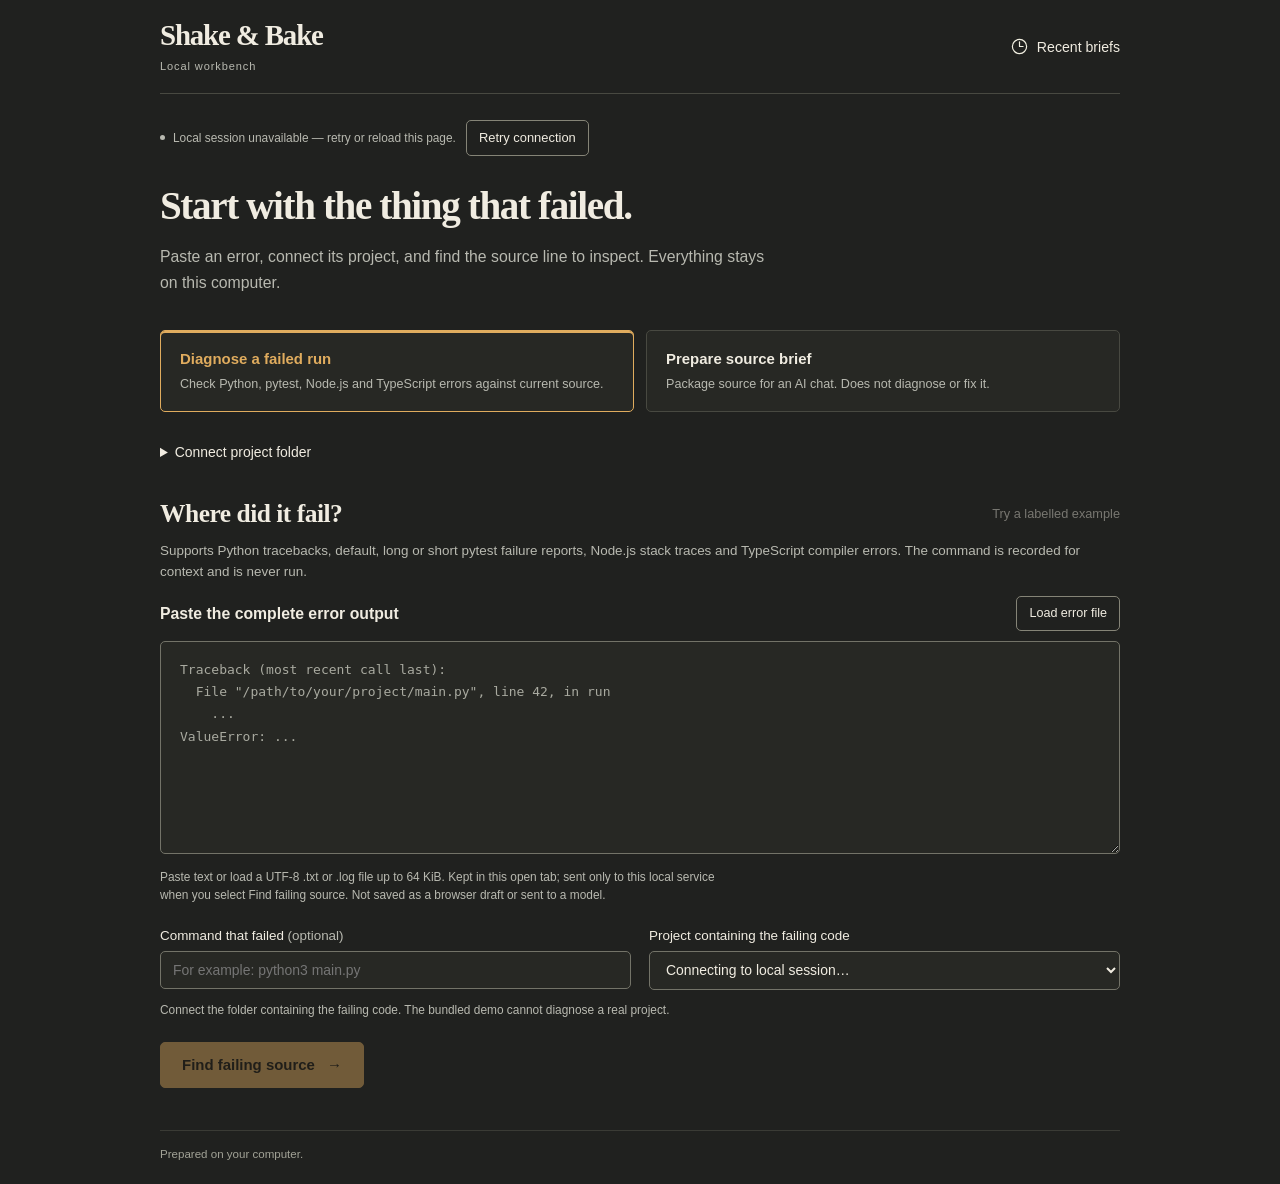
==== src/shake_bake/web/index.html @ 6cdbfbb8 "Locate source in ordinary pytest failure reports" ====
<!doctype html>
<html lang="en">
<head>
  <meta charset="utf-8">
  <meta name="viewport" content="width=device-width, initial-scale=1">
  <title>Shake &amp; Bake — Local workbench</title>
  <link rel="icon" href="icons/folder.svg" type="image/svg+xml">
  <link rel="stylesheet" href="styles.css">
  <script src="app.js" defer></script>
  <script src="troubleshoot.js" defer></script>
</head>
<body>
  <noscript><p class="notice">JavaScript is needed to use the local workbench. Start Shake &amp; Bake with <code>./scripts/run-workbench</code> from its project folder, then open the local address it prints in a browser with JavaScript enabled.</p></noscript>
  <main id="file-launch" class="file-launch" aria-labelledby="file-launch-title" hidden>
    <header class="brand"><span>Shake &amp; Bake</span><small>Local workbench</small></header>
    <p class="eyebrow launch-kicker">A workspace on your computer</p>
    <h1 id="file-launch-title">Open the app.<br>Keep your source close.</h1>
    <p class="launch-intro">This is the page file. The running workbench connects your task to local evidence, with source excerpts you can review.</p>
    <a class="primary" href="http://127.0.0.1:8421/">Open local workbench <span aria-hidden="true">↗</span></a>
    <p class="small muted">Uses the default local address. If you chose another port, open the address printed by the launcher.</p>
    <section class="launch-help" aria-labelledby="launch-help-title">
      <h2 id="launch-help-title">Not running yet?</h2>
      <p>Open a terminal in the Shake &amp; Bake project folder and run:</p>
      <pre aria-label="Command to start the local workbench"><code>./scripts/run-workbench</code></pre>
      <p class="small muted">The launcher opens the app in your browser. Start with the synthetic demo; no model installation is needed.</p>
    </section>
    <p class="launch-footer small muted">No source is read and no task is started from this file page.</p>
  </main>
  <a class="skip" id="skip-workspace" href="#workspace">Skip to workspace</a>
  <div class="shell" id="workbench-shell">
    <header class="workbench-header">
      <button type="button" class="brand" id="workspace-nav" aria-label="Shake &amp; Bake workspace">Shake &amp; Bake<span class="brand-tag">Local workbench</span></button>
      <button type="button" class="text-button" id="history-nav" aria-controls="recent-section" aria-expanded="false"><img src="icons/clock.svg" alt="">Recent briefs</button>
    </header>
    <section id="recent-section" aria-labelledby="recent-heading" hidden>
      <h2 id="recent-heading">Recent briefs</h2>
      <div id="recent-list" class="recent-list"><p class="muted small">Completed briefs stay here during this session.</p></div>
    </section>
    <main id="workspace" tabindex="-1">
      <div class="connection-controls"><span class="small muted" id="connection-status">Connecting to local session…</span><button type="button" id="retry-connection" class="secondary compact" hidden>Retry connection</button></div>
      <h1>Start with the thing that failed.</h1>
      <p class="workflow-intro muted">Paste an error, connect its project, and find the source line to inspect. Everything stays on this computer.</p>
      <div class="workflow-choices" role="group" aria-label="Choose a job">
        <button type="button" id="choose-failed-run" class="workflow-choice selected" aria-pressed="true" aria-controls="failed-run-workflow"><strong>Diagnose a failed run</strong><span>Check Python, pytest, Node.js and TypeScript errors against current source.</span></button>
        <button type="button" id="choose-source-brief" class="workflow-choice" aria-pressed="false" aria-controls="source-brief-workflow"><strong>Prepare source brief</strong><span>Package source for an AI chat. Does not diagnose or fix it.</span></button>
      </div>
        <details id="connect-project" class="connect-project">
          <summary>Connect project folder</summary>
          <p class="small muted">Choose the absolute folder path on the computer running this app. Connecting authorizes read-only inspection of that folder for this local session. It does not run project commands or change project files.</p>
          <form id="connect-project-form" class="connect-project-form">
            <div><label for="project-label">Project name <span class="muted">(optional)</span></label><input id="project-label" name="label" type="text" maxlength="80" placeholder="My project" autocomplete="off"></div>
            <div><label for="project-path">Absolute folder path</label><input id="project-path" name="path" type="text" required maxlength="4096" spellcheck="false" placeholder="/home/you/projects/my-project" autocomplete="off"></div>
            <button type="submit" id="connect-project-button" class="secondary compact" disabled>Connect folder</button>
          </form>
          <p id="project-connect-status" class="small muted" role="status" aria-live="polite"></p>
        </details>

      <section id="failed-run-workflow" aria-labelledby="failed-run-heading">
        <div class="workflow-heading"><h2 id="failed-run-heading">Where did it fail?</h2><button type="button" id="try-failure-example" class="text-button">Try a labelled example</button></div>
        <p class="small muted">Supports Python tracebacks, default, long or short pytest failure reports, Node.js stack traces and TypeScript compiler errors. The command is recorded for context and is never run.</p>
        <form id="failure-form" autocomplete="off">
          <div class="error-input-heading"><label for="failure-output" class="request-label">Paste the complete error output</label><button type="button" id="load-failure-file" class="secondary compact">Load error file</button></div>
          <input id="failure-file" type="file" accept=".txt,.log,text/plain" aria-label="Load a UTF-8 error file" hidden>
          <p id="failure-file-status" class="small muted" role="status" aria-live="polite"></p>
          <textarea id="failure-output" name="error_output" rows="8" required spellcheck="false" aria-describedby="failure-privacy" placeholder="Traceback (most recent call last):&#10;  File &quot;/path/to/your/project/main.py&quot;, line 42, in run&#10;    ...&#10;ValueError: ..."></textarea>
          <p id="failure-privacy" class="small muted">Paste text or load a UTF-8 .txt or .log file up to 64 KiB. Kept in this open tab; sent only to this local service when you select Find failing source. Not saved as a browser draft or sent to a model.</p>
          <div class="failure-context">
            <div><label for="failure-command">Command that failed <span class="muted">(optional)</span></label><input id="failure-command" name="command" type="text" spellcheck="false" placeholder="For example: python3 main.py"></div>
            <div><label for="failure-project">Project containing the failing code</label><select id="failure-project" name="project_id" required aria-describedby="failure-project-help"><option value="">Connecting to local session…</option></select></div>
          </div>
          <p id="failure-project-help" class="small muted">Choose a connected project, or use Connect project folder above. Source is read only after you ask for a diagnosis.</p>
          <p id="failure-example-notice" class="notice" hidden>Labelled synthetic example. This traceback is invented for the bundled demo; it is not a failure observed on your computer.</p>
          <div class="action-row"><button type="submit" id="diagnose-run" class="primary" disabled>Find failing source <span aria-hidden="true">→</span></button><span id="failure-progress" class="small muted" role="status" aria-live="polite"></span></div>
        </form>
        <p id="failure-notice" class="notice error" role="status" aria-live="polite" hidden></p>
        <section id="failure-result" class="failure-result" aria-labelledby="failure-result-title" hidden>
          <p id="failure-result-status" class="eyebrow"></p>
          <p id="failure-stale" class="notice" role="status" hidden>Inputs changed. This result belongs to the captured project and error below. Find failing source again before copying or exporting.</p>
          <h2 id="failure-result-title" tabindex="-1"></h2>
          <p id="failure-captured-project" class="small muted"></p>
          <p id="failure-format" class="small muted"></p>
          <p id="failure-exception" class="failure-exception"></p>
          <p id="failure-result-context" class="small muted"></p>
          <p id="failure-credential-warning" class="notice credential-warning" role="alert" hidden></p>
          <div class="failure-handoff"><button type="button" id="copy-failure-brief" class="primary" disabled>Copy debugging brief</button><p class="small muted">Take the original error and captured source into your existing AI chat to investigate the cause and a verifiable fix.</p></div>
          <p id="failure-copy-status" class="small" role="status" aria-live="polite"></p>
          <details id="failure-copy-review" class="handoff-copy" hidden><summary>Review debugging brief or copy manually</summary><label for="failure-copy-text" class="sr-only">Captured debugging brief</label><textarea id="failure-copy-text" rows="12" readonly spellcheck="false"></textarea><p class="small muted">This includes the original error, recorded command, project folder and captured source. Review before sharing. Clipboard and chat clients can change line endings; the JSON report preserves exact contents.</p></details>
          <div id="failure-source"></div>
          <section class="failure-next" aria-labelledby="failure-next-heading"><h3 id="failure-next-heading">What to check next</h3><div id="failure-guidance"></div></section>
          <details id="failure-frames" class="technical"><summary>Error locations &amp; matching details</summary><ol id="failure-frame-list"></ol></details>
          <details class="technical"><summary>Original error &amp; report</summary><p class="small muted">The output below is the exact captured text you pasted or loaded. A source match points to a place to inspect; it does not establish a cause or prove a fix.</p><pre id="failure-original"></pre><p id="failure-captured-command" class="small muted"></p><div class="export-actions"><button type="button" id="download-failure-text" class="secondary compact">Save report as .txt</button><button type="button" id="download-failure-json" class="text-button">Download JSON report</button></div></details>
          <div id="failure-limits" class="failure-limits small muted"></div>
        </section>
      </section>
      <div id="source-brief-workflow" hidden>
      <h2 class="source-workflow-title">Prepare a brief for Claude or ChatGPT.</h2>
      <p class="workflow-intro muted">Describe what you need. Shake &amp; Bake gathers relevant parts of your project into a brief you can paste into your AI chat.</p>
      <form id="task-form">
        <label for="request" class="request-label">What do you need help with?</label>
        <textarea id="request" name="request" rows="4" required maxlength="16384" spellcheck="false" placeholder="For example: Find where this project handles failed sign-ins and explain what happens."></textarea>
        <div class="composer-context">
          <div class="project-context"><label class="project-label" for="project">Project</label><select id="project" name="project" aria-describedby="project-help" required></select></div>
          <p id="draft-status" class="small muted" role="status" aria-live="polite">Draft saving starts after the local session connects.</p>
        </div>
        <p id="project-help" class="small muted sr-only" role="status">Only projects approved in the owner's launch configuration are available.</p>
        <details id="task-options" class="task-options">
          <summary>Options <span id="mode-summary" class="muted" hidden></span></summary>
          <div class="options-content">
            <fieldset class="task-types"><legend>Task type</legend>
              <label><input type="radio" name="task-kind" value="code" checked><span>Code</span></label>
              <label><input type="radio" name="task-kind" value="troubleshoot"><span>Troubleshoot</span></label>
              <label><input type="radio" name="task-kind" value="documents"><span>Documents</span></label>
              <label><input type="radio" name="task-kind" value="search"><span>Search</span></label>
            </fieldset>
            <fieldset class="draft-privacy"><legend>Task draft</legend>
              <label class="check-label"><input id="save-draft" type="checkbox" checked aria-describedby="draft-privacy-help">Save this task draft in this browser</label>
              <p id="draft-privacy-help" class="small muted">Turning this off removes the saved draft and keeps your current text here. Clear draft empties this task; prepared briefs stay available.</p>
              <button type="button" id="clear-draft" class="secondary compact">Clear draft</button>
            </fieldset>
            <div class="model-strip">
              <label class="switch-label"><input type="checkbox" id="local-ai" disabled><span>Local AI <small class="muted">optional</small></span></label>
              <button type="button" class="text-button details-button" id="model-details-toggle" aria-expanded="false" aria-controls="model-details">Model details<img src="icons/chevron-down.svg" alt=""></button>
            </div>
          <section id="model-details" class="details-surface" hidden aria-label="Model details">
          <div class="details-heading"><div><h2>Choose how local AI helps</h2><p id="model-help" class="muted small">Exact evidence remains available with Local AI off.</p></div><button type="button" id="refresh-models" class="secondary compact">Refresh installed models</button></div>
          <label for="ai-mode">Preparation mode</label>
          <select id="ai-mode"><option value="best">Best tested for this task</option><option value="trial">Try a candidate — unqualified</option></select>
          <div id="candidate-controls" hidden>
            <label for="model">Installed local model</label><select id="model"><option value="">Refresh models, then choose a candidate</option></select>
            <p class="small muted" id="model-identity">No installed model selected.</p>
            <label class="check-label"><input id="trial-ack" type="checkbox">I understand candidate notes are unverified. My trusted local Ollama must have cloud features disabled.</label>
          </div>
          <p class="small muted">Best tested uses only reviewed, comparable profiles for this pipeline. No qualifying profile keeps the brief evidence-only. No automatic downloads or provider fallback.</p>
          <details class="technical"><summary>Installation &amp; profile identity</summary><p class="small muted">Pipeline and saved model identity are qualification inputs, not hardware or accuracy certificates.</p><pre id="profile-identity"></pre></details>
          <details id="readiness-details" class="technical readiness"><summary>This computer &amp; selected model</summary>
            <p class="small muted">Read local capability data and, with Local AI on, the selected model's reported metadata. These checks send no project source and run no generation.</p>
            <div class="readiness-actions"><button type="button" id="check-computer" class="secondary compact">Check this computer</button><button type="button" id="check-model" class="secondary compact">Check selected model</button></div>
            <p id="readiness-status" class="small muted" role="status" aria-live="polite">No readiness check has run. Model fit and accuracy are unmeasured.</p>
            <div class="readiness-grid"><section aria-labelledby="computer-heading"><h3 id="computer-heading">Observed here</h3><dl id="computer-facts" class="fact-list"><dt>Computer</dt><dd>Not checked</dd></dl></section><section aria-labelledby="model-heading"><h3 id="model-heading">Ollama-reported</h3><dl id="model-facts" class="fact-list"><dt>Model</dt><dd>No check for this selection</dd></dl></section></div>
            <p class="small muted">Availability is separate from accuracy. No model is recommended until reviewed task trials meet the native-host baseline. Coarse capability data does not qualify a different PC or attest model weight bytes.</p>
          </details>
          <details class="technical"><summary>Published statistics &amp; local results</summary><div id="catalog"></div></details>
        </section>
            <p id="local-ai-retention" class="small muted"></p>
          </div>
        </details>
        <div class="action-row"><button type="submit" class="primary" id="prepare" disabled>Prepare brief <span aria-hidden="true">→</span></button><button type="button" class="secondary stop" id="stop" disabled hidden>Stop</button><span id="progress" class="small muted" aria-live="polite"></span></div>
        <div id="notice" class="notice" role="status" aria-live="polite" hidden></div>
      </form>
      <p id="result-status" class="sr-only" role="status" aria-live="polite" aria-atomic="true"></p>
      <section id="brief-result" class="brief-result" aria-label="Prepared brief" hidden>
        <header class="brief-bar" id="brief-bar" aria-label="Pinned brief">
          <div class="brief-identity"><h2 id="brief-title" tabindex="-1">Your brief is ready</h2><p class="small muted" id="brief-subtitle"></p></div>
        </header>
        <p id="handoff-summary" class="captured-request small muted"></p>
        <p id="credential-warning" class="notice credential-warning" role="alert" hidden></p>
        <div class="handoff-actions">
          <button type="button" class="primary" id="copy" disabled><img src="icons/copy.svg" alt="">Copy brief</button>
          <p>Paste into <a id="open-claude" href="https://claude.ai/" target="_blank" rel="noopener noreferrer" aria-label="Open Claude in a new tab" aria-describedby="handoff-privacy">Claude</a> or <a id="open-chatgpt" href="https://chatgpt.com/" target="_blank" rel="noopener noreferrer" aria-label="Open ChatGPT in a new tab" aria-describedby="handoff-privacy">ChatGPT</a>, then send.</p>
        </div>
        <div class="brief-style"><label for="brief-style">Brief layout</label><select id="brief-style" aria-describedby="brief-style-help"><option value="orientation" selected>Starting points (default)</option><option value="evidence">Full evidence, cited answer</option></select><p id="brief-style-help" class="small muted">In two pre-registered runs with Claude, starting points led to more of the files real fixes changed. Full evidence shows every excerpt and asks for a cited answer.</p></div>
        <p id="handoff-privacy" class="small muted">Only share source you intend to send. Nothing is sent automatically. Session history is temporary; use Review &amp; export to save a copy.</p>
        <p id="handoff-size" class="small muted"></p>
        <p id="copy-status" class="small" role="status" aria-live="polite" aria-atomic="true" hidden></p>
        <p id="worker-status" class="notice" hidden></p>
        <section id="gaps-section" class="supplement gaps" hidden><h2>Gaps &amp; collection limits</h2><ul id="gaps"></ul><p id="collection-warning" class="small muted"></p></section>
        <section id="prompt-section" class="supplement prompt" aria-labelledby="prompt-heading" hidden><h2 id="prompt-heading">Prompt drafted by local AI <span class="muted">· unverified</span></h2><p class="muted small" id="prompt-caption"></p><p id="prompt-goal" class="prompt-goal"></p><h3 id="prompt-focus-heading">Read first</h3><ul id="prompt-focus"></ul><h3>Please answer</h3><ol id="prompt-asks"></ol><h3 id="prompt-approach-heading">Suggested approach</h3><ol id="prompt-approach"></ol></section>
        <section id="notes-section" class="supplement" hidden><h2>Local model notes <span class="muted">· unverified</span></h2><p class="muted small">These notes are separate from exact source. Citations are checked; correctness still needs review.</p><ul id="notes"></ul><h3>Uncertainties</h3><ul id="uncertainties"></ul></section>
        <details id="handoff-copy" class="handoff-copy" hidden>
          <summary>Review &amp; export</summary>
          <p id="copy-help" class="small muted">This is the exact text copied into your chat. You can also save it as a file or select the text to copy manually.</p>
          <div class="export-actions"><button type="button" id="select-handoff" class="secondary compact">Select all text</button><button type="button" class="secondary compact" id="download-text" disabled>Save brief as .txt</button><button type="button" class="text-button" id="download" disabled>Download JSON record</button></div>
          <textarea id="handoff-text" aria-label="Exact handoff text" aria-describedby="copy-help" readonly spellcheck="false" rows="10"></textarea>
          <div id="brief-details" class="original" hidden><h3>Captured request &amp; job identity</h3><p id="job-identity" class="small muted"></p><pre id="original-request"></pre><p class="small muted" id="route-reason"></p></div>
          <section id="receipt-section" class="technical" hidden><h3>Usage receipt &amp; limitations</h3><pre id="receipt"></pre><ul id="limitations"></ul></section>
        </details>
        <details id="evidence-section" class="evidence-section">
          <summary>View source excerpts <span id="evidence-count" class="small muted"></span></summary>
          <p class="small muted">Unmodified excerpts from the selected source files.</p><p id="scan-limits" class="small muted"></p>
          <div id="evidence" class="evidence-grid"></div>
        </details>
      </section>
      </div>
      <footer class="workspace-footer"><span>Prepared on your computer.</span><span id="version" class="sr-only"></span></footer>
    </main>
  </div>
</body>
</html>
---- src/shake_bake/web/styles.css ----
:root{color-scheme:dark;--bg:#20211f;--surface:#272824;--rail:#1b1c1a;--line:#484941;--text:#f0ece1;--muted:#b8b9b0;--amber:#e0ac5e;--amber-ink:#211b12;--danger:#edb09b;--focus:#f5cc8e;font-family:Arial,Helvetica,sans-serif;font-size:17px}
*{box-sizing:border-box}body{margin:0;background:var(--bg);color:var(--text)}button,input,textarea,select{font:inherit}button,summary{cursor:pointer}button{color:inherit;transition:background .12s,border-color .12s}button:disabled{cursor:default;opacity:.42}button:focus-visible,input:focus-visible,select:focus-visible,textarea:focus-visible,summary:focus-visible,a:focus-visible{outline:2px solid var(--focus);outline-offset:4px}a{color:var(--text);text-underline-offset:4px}a:hover{color:var(--amber)}img{width:19px;height:19px;flex-shrink:0;filter:invert(95%) sepia(9%) saturate(313%) hue-rotate(352deg) brightness(103%) contrast(90%)}[hidden]{display:none!important}h1,h2,h3,p{margin-top:0}.muted{color:var(--muted)}.small{font-size:.79rem;line-height:1.55}.eyebrow{text-transform:uppercase;letter-spacing:.16em;font-size:.7rem}.sr-only{position:absolute;width:1px;height:1px;padding:0;margin:-1px;overflow:hidden;clip:rect(0,0,0,0);white-space:nowrap;border:0}.skip{position:fixed;top:10px;left:20px;padding:12px;background:var(--amber);color:var(--amber-ink);z-index:10;transform:translateY(-150%)}.skip:focus{transform:translateY(0)}
.shell{width:min(960px,calc(100% - 80px));margin:0 auto;min-height:100vh}.workbench-header{min-height:94px;display:flex;align-items:center;justify-content:space-between;gap:28px;border-bottom:1px solid var(--line)}.brand{font:700 1.7rem/1.15 Georgia,'Times New Roman',serif;letter-spacing:-.04em;padding:0;border:0;background:none;text-align:left}.brand-tag{display:block;font:400 .65rem/1.4 Arial,Helvetica,sans-serif;letter-spacing:.08em;color:var(--muted);margin-top:7px}.text-button{background:none;border:0;display:inline-flex;align-items:center;gap:8px;padding:10px 0;font-size:.83rem}.text-button:hover{color:var(--amber)}#history-nav{white-space:nowrap}#history-nav[aria-expanded=true]{color:var(--amber)}#recent-section{border-bottom:1px solid var(--line);padding:24px 0}#recent-heading{font-size:1rem;margin-bottom:12px}.recent-list{display:grid;gap:6px;max-height:300px;overflow:auto;min-width:0}.recent-list>p{margin:0}.recent-button{border:1px solid transparent;border-radius:4px;padding:12px 14px;text-align:left;background:none;min-width:0;max-width:100%;width:100%;overflow:hidden}.recent-button:hover{background:#30312c}.recent-button.active{background:var(--surface);border-color:var(--line)}.recent-button strong{display:block;font-size:.85rem;font-weight:400;overflow:hidden;text-overflow:ellipsis;white-space:nowrap}.recent-button time{display:block;color:var(--muted);margin-top:5px;font-size:.72rem}
#workspace{padding:26px 0 24px;min-width:0}main:focus{outline:none}main:focus-visible{outline:2px solid var(--focus);outline-offset:6px}.connection-controls{display:flex;align-items:center;gap:10px;min-height:20px;margin-bottom:27px;flex-wrap:wrap}.connection-controls .small{font-size:.7rem}#connection-status:before{content:"";display:inline-block;width:5px;height:5px;border-radius:50%;background:currentColor;margin:0 8px 2px 0}h1{font:700 clamp(1.9rem,3.5vw,2.3rem)/1.18 Georgia,'Times New Roman',serif;letter-spacing:-.035em;margin:0 0 15px;max-width:none}.workflow-intro{max-width:70ch;font-size:.93rem;line-height:1.65;margin-bottom:34px}.request-label{display:block;font-weight:600;font-size:.93rem;margin-bottom:12px}select,textarea{background:var(--surface);color:var(--text);border:1px solid #737368;border-radius:5px}select{padding:9px 12px;max-width:100%}textarea{width:100%;padding:17px 19px;line-height:1.6;resize:vertical;font-size:.98rem}textarea::placeholder{color:#a9aaa0}#request{display:block;min-height:148px}.composer-context{display:flex;align-items:center;justify-content:space-between;gap:18px;margin:15px 0 19px;flex-wrap:wrap}.project-context{display:flex;align-items:center;gap:12px;min-width:0;flex:1}.project-label{font-size:.8rem;color:var(--muted)}#project{min-width:120px;max-width:300px;font-size:.82rem;padding:8px 30px 8px 10px;text-overflow:ellipsis}#draft-status{margin:0;font-size:.7rem;overflow-wrap:anywhere}.draft-warning{color:var(--amber);flex-basis:100%}#project-help:not(.sr-only){color:var(--amber);overflow-wrap:anywhere;margin:0 0 18px}
.task-options{font-size:.83rem;margin:0 0 24px}.task-options>summary{width:fit-content;color:var(--muted);padding:6px 0}.task-options>summary:hover{color:var(--text)}#mode-summary{font-size:.73rem;margin-left:10px;color:var(--amber)}.options-content{padding:20px 0 0;margin-top:9px;border-top:1px solid var(--line)}.task-types{border:0;padding:0;margin:0 0 19px;display:flex;gap:8px;align-items:center;flex-wrap:wrap}.task-types legend{padding:0;margin-bottom:11px;font-size:.8rem;font-weight:600}.task-types label{position:relative}.task-types input{position:absolute;opacity:0;width:1px;height:1px}.task-types span{display:block;padding:9px 17px;border:1px solid #626359;border-radius:4px;font-size:.8rem;white-space:nowrap}.task-types input:checked+span{background:var(--amber);border-color:var(--amber);color:var(--amber-ink);font-weight:600}.task-types input:focus-visible+span{outline:2px solid var(--focus);outline-offset:4px}.task-types label:hover span{border-color:var(--amber)}.model-strip{display:flex;align-items:center;gap:20px;padding:6px 0 16px}.switch-label{display:flex;align-items:center;gap:12px;font-size:.85rem;font-weight:600;white-space:nowrap}.switch-label small{font-size:.75rem;font-weight:400;margin-left:6px}.switch-label input{appearance:none;width:38px;height:23px;border:1px solid #77776e;background:#5b5c55;border-radius:16px;position:relative;margin:0;cursor:pointer}.switch-label input:before{content:"";position:absolute;left:3px;top:3px;width:15px;height:15px;border-radius:50%;background:#eeede5;transition:transform .15s}.switch-label input:checked{background:var(--amber);border-color:var(--amber)}.switch-label input:checked:before{transform:translateX(15px);background:#262017}.switch-label input:disabled{cursor:default;opacity:.55}.details-button{margin-left:auto}.details-button[aria-expanded=true] img{transform:rotate(180deg)}#local-ai-retention{font-size:.72rem;margin:0 0 8px}
.primary,.secondary{border-radius:5px;padding:13px 21px;display:inline-flex;align-items:center;justify-content:center;gap:12px;border:1px solid #858477;font-size:.88rem;background:transparent;line-height:1.2;text-decoration:none}.primary{background:var(--amber);color:var(--amber-ink);border-color:var(--amber);font-weight:600}.primary:hover:not(:disabled){background:#efbd74;border-color:#efbd74;color:var(--amber-ink)}.secondary:hover:not(:disabled){background:#34352f;border-color:#b1ad9e}.primary img{filter:none;width:17px;height:17px}.compact{font-size:.76rem;padding:9px 12px}.action-row{display:flex;align-items:center;gap:15px;flex-wrap:wrap;margin:0 0 28px}.action-row .primary{min-width:183px}.action-row #progress{font-size:.78rem}.stop{padding-inline:17px}.notice{padding:13px 16px;border-left:3px solid var(--amber);background:#2d2b24;font-size:.83rem;line-height:1.65;margin:0 0 24px;overflow-wrap:anywhere}.notice.error{border-color:var(--danger);color:#f4c5b4;background:#322923}
.brief-result{margin-top:36px;padding-top:28px;border-top:1px solid #777364}.brief-bar{display:flex;gap:14px;align-items:center;margin-bottom:15px}.brief-identity{min-width:0;flex:1}.brief-identity h2{font:700 1.65rem/1.25 Georgia,'Times New Roman',serif;letter-spacing:-.025em;margin:0 0 8px}.brief-identity p{margin:0;overflow-wrap:anywhere}.captured-request{margin:0 0 21px;overflow-wrap:anywhere;max-width:85ch;max-height:5em;overflow:auto;white-space:pre-wrap}.handoff-actions{display:flex;align-items:center;flex-wrap:wrap;gap:18px}.brief-style{display:flex;align-items:center;flex-wrap:wrap;gap:8px 12px;margin:16px 0 12px}.brief-style label{font-size:.8rem;color:var(--muted)}.brief-style select{font-size:.82rem;padding:8px 10px}.brief-style p{flex-basis:100%;margin:0;max-width:75ch}.handoff-actions p{font-size:.84rem;line-height:1.65;margin:0}.handoff-actions .primary{min-width:148px}#handoff-privacy{font-size:.71rem;margin:12px 0 24px}#copy-status{margin:14px 0 22px;color:var(--amber);overflow-wrap:anywhere}#worker-status{margin:20px 0}.handoff-copy,.evidence-section{font-size:.84rem;border-top:1px solid var(--line);margin:0;padding:17px 0}.handoff-copy>summary,.evidence-section>summary{width:fit-content}.handoff-copy>p,.evidence-section>p{margin:16px 0;max-width:85ch}.export-actions{display:flex;align-items:center;gap:12px;flex-wrap:wrap;margin-top:14px}.handoff-copy textarea{display:block;margin-top:14px;font:12px/1.7 ui-monospace,'DejaVu Sans Mono',monospace;min-height:230px;white-space:pre-wrap;overflow-wrap:anywhere}#evidence-count{margin-left:8px;font-size:.72rem}#brief-title:focus-visible{outline:2px solid var(--focus);outline-offset:5px}
.evidence-grid{display:grid;grid-template-columns:1fr;border:1px solid #55564e;border-radius:5px;overflow:hidden;background:var(--surface);margin-top:20px;min-width:0}.source{min-width:0}.source+.source{border-top:1px solid #55564e}.source header{display:flex;align-items:center;gap:10px;border-bottom:1px solid var(--line);padding:13px 16px;min-height:48px}.source header strong{font-size:.83rem;overflow-wrap:anywhere;min-width:0}.source .source-meta{margin-left:auto;color:var(--muted);font-size:.7rem;white-space:nowrap}.source pre{font:13px/1.75 ui-monospace,'DejaVu Sans Mono',monospace;margin:0;padding:14px 15px;overflow:auto;max-height:420px;tab-size:4}.source pre:focus-visible{outline:2px solid var(--focus);outline-offset:-2px;background:#2c2d28}.source .line{display:flex;min-width:max-content}.line-number{display:inline-block;width:2.5em;flex:0 0 2.5em;color:#a3a49b;user-select:none}.source .hash{padding:0 15px 14px;overflow-wrap:anywhere;color:var(--muted);font:10px/1.6 ui-monospace,monospace}.empty{padding:25px 20px}.empty p{font-size:.84rem;line-height:1.65;margin:0}.supplement{margin:22px 0;padding:19px 0 0;border-top:1px solid var(--line)}.supplement h2{font-size:.95rem;margin-bottom:12px}.supplement h3{font-size:.82rem;margin-top:17px}.supplement ul,.supplement ol{padding-left:22px;margin:0}.supplement li{font-size:.81rem;line-height:1.7;margin-bottom:8px;white-space:pre-wrap;overflow-wrap:anywhere}.gaps h2{color:var(--amber)}.gaps p{margin:10px 0 0}.original{margin-top:25px}.original h3,.technical h3{font-size:.85rem;margin:0 0 12px}.original p{margin:12px 0}.original pre,.technical pre{white-space:pre-wrap;overflow-wrap:anywhere;font:12px/1.7 ui-monospace,monospace;background:var(--surface);padding:15px;border-radius:4px}.technical{margin:22px 0 0;font-size:.78rem;color:var(--muted)}.technical ul{line-height:1.7;padding-left:21px}.technical li{margin-bottom:7px}#route-reason{line-height:1.7;max-width:85ch}.prompt h2{color:var(--amber)}.prompt-goal{font-size:.9rem;line-height:1.65;margin:0 0 6px;max-width:85ch;white-space:pre-wrap;overflow-wrap:anywhere}
.details-surface{padding:20px 0;border-top:1px solid var(--line);margin:0 0 18px}.details-heading{display:flex;align-items:start;justify-content:space-between;gap:15px}.details-heading h2{font-size:1rem;margin:0 0 8px}.details-surface>label,#candidate-controls>label{display:block;font-size:.8rem;margin:12px 0 8px}.details-surface select{min-width:250px;max-width:100%;font-size:.8rem}.details-surface>p{margin:20px 0 0;max-width:85ch}.check-label{display:flex!important;gap:9px;align-items:start;max-width:75ch;line-height:1.6}.check-label input{margin-top:4px;accent-color:var(--amber)}#model-identity{overflow-wrap:anywhere}.readiness-actions{display:flex;flex-wrap:wrap;gap:12px;margin:16px 0}.readiness-grid{display:grid;grid-template-columns:repeat(2,minmax(0,1fr));gap:24px}.readiness-grid>section{min-width:0}.fact-list{display:grid;grid-template-columns:minmax(95px,.85fr) minmax(0,1.4fr);gap:10px 16px;font-size:.79rem;line-height:1.6}.fact-list dt{color:var(--muted)}.fact-list dd{margin:0;overflow-wrap:anywhere}.readiness-grid h3{font-size:.9rem;margin:8px 0 16px}.workspace-footer{display:flex;align-items:center;justify-content:space-between;flex-wrap:wrap;gap:10px;font-size:.68rem;color:#a2a397;margin:42px 0 0;padding-top:17px;border-top:1px solid #3a3b35}.workspace-footer .small{font-size:.63rem}
.file-launch{width:min(760px,calc(100% - 48px));margin:52px auto;padding:40px 44px;background:var(--surface);border:1px solid var(--line);border-radius:8px}.file-launch .brand{display:block;padding:0 0 24px}.file-launch .brand span{font:inherit}.file-launch .brand small{display:block;font:400 .7rem Arial,Helvetica,sans-serif;letter-spacing:.1em;color:var(--muted);margin-top:12px}.file-launch .launch-kicker{color:var(--amber);margin:32px 0 16px}.file-launch h1{font-size:clamp(2.1rem,5vw,3.2rem);line-height:1.1;margin:0 0 22px;letter-spacing:-.035em}.file-launch .launch-intro{max-width:52ch;line-height:1.65;color:var(--muted);margin:0 0 26px}.file-launch .primary+p{max-width:55ch;line-height:1.65;margin-top:14px}.launch-help{border-top:1px solid var(--line);margin-top:30px;padding-top:26px}.launch-help h2{font-size:1rem;margin:0 0 14px}.launch-help p{font-size:.88rem;line-height:1.6}.launch-help pre{padding:16px 18px;border:1px solid var(--line);border-radius:5px;background:var(--rail);font:14px/1.6 ui-monospace,monospace;white-space:pre-wrap;overflow-wrap:anywhere}.launch-footer{margin:24px 0 0}
@media(max-width:650px){.shell{width:calc(100% - 40px)}.workbench-header{min-height:87px;gap:15px}.brand{font-size:1.45rem}.brand-tag{font-size:.58rem}#history-nav{font-size:.75rem;gap:6px}#history-nav img{width:16px;height:16px}#workspace{padding-top:22px}.connection-controls{margin-bottom:24px}h1{font-size:2rem;max-width:20ch}.workflow-intro{font-size:.86rem;margin-bottom:28px}.request-label{font-size:.87rem}#request{font-size:.9rem;padding:14px;min-height:158px}.composer-context{align-items:start;gap:12px}#project{max-width:calc(100vw - 112px)}#draft-status{flex-basis:100%}.task-options{margin-bottom:21px}.task-types{display:grid;grid-template-columns:repeat(2,minmax(0,1fr));gap:8px}.task-types span{text-align:center;padding:9px 8px}.model-strip{gap:10px}.switch-label{font-size:.8rem;gap:9px}.switch-label small{display:block;margin:3px 0 0;font-size:.68rem}.details-button{font-size:.75rem}.details-button img{width:16px;height:16px}.details-heading{flex-direction:column}.details-surface select{width:100%;min-width:0}.action-row{gap:12px}.action-row #progress{flex-basis:100%}.brief-result{margin-top:30px;padding-top:25px}.brief-identity h2{font-size:1.55rem}.handoff-actions{gap:13px}.handoff-actions p{font-size:.81rem}.handoff-actions .primary{min-width:148px}#handoff-privacy{font-size:.7rem;line-height:1.6}.export-actions{gap:9px}.export-actions .compact{font-size:.72rem;padding:10px}.source header{flex-wrap:wrap;gap:8px}.source header strong{flex:1}.source .source-meta{margin-left:27px}.source pre{font-size:12px}.readiness-grid{grid-template-columns:1fr}.fact-list{grid-template-columns:minmax(85px,.8fr) minmax(0,1.3fr)}.workspace-footer{font-size:.64rem}.workspace-footer .small{font-size:.61rem}.file-launch{width:calc(100% - 28px);margin:20px auto;padding:26px 22px}.file-launch .launch-kicker{font-size:.62rem;line-height:1.7}.file-launch .primary{width:100%;font-size:.87rem}}
@media(prefers-reduced-motion:reduce){*,*:before{transition:none!important;scroll-behavior:auto!important}}
.draft-privacy{border:0;padding:0;margin:0 0 22px;min-width:0}.draft-privacy legend{padding:0;margin:0 0 9px;font-size:.8rem;font-weight:600}.draft-privacy .check-label{margin:0;align-items:center;min-height:28px}.draft-privacy .check-label input{margin:0;flex-shrink:0;width:18px;height:18px}.draft-privacy p{margin:8px 0 12px;max-width:75ch}.draft-privacy .compact{min-height:38px}
.workflow-choices{display:grid;grid-template-columns:repeat(2,minmax(0,1fr));gap:12px;margin:0 0 32px}.workflow-choice{display:block;text-align:left;padding:17px 19px;background:var(--surface);border:1px solid var(--line);border-radius:5px;line-height:1.5;min-width:0}.workflow-choice strong{display:block;font-size:.88rem;font-weight:600;margin-bottom:5px}.workflow-choice span{display:block;color:var(--muted);font-size:.74rem}.workflow-choice:hover{border-color:#a2a090}.workflow-choice.selected{border-color:var(--amber);box-shadow:inset 0 2px var(--amber)}.workflow-choice.selected strong{color:var(--amber)}.workflow-heading{display:flex;align-items:center;justify-content:space-between;gap:18px;margin:0 0 10px}.workflow-heading h2,.source-workflow-title{font:700 1.5rem/1.25 Georgia,'Times New Roman',serif;letter-spacing:-.02em;margin:0}.workflow-heading .text-button{font-size:.75rem;text-align:right}.source-workflow-title{margin:0 0 15px}#failure-output{font:13px/1.7 ui-monospace,'DejaVu Sans Mono',monospace;min-height:200px}#failure-privacy{font-size:.7rem;margin:9px 0 23px;max-width:85ch}.failure-context{display:grid;grid-template-columns:1fr 1fr;gap:18px;min-width:0}.failure-context>div,.connect-project-form>div{min-width:0}.failure-context label,.connect-project-form label{display:block;font-size:.79rem;margin:0 0 8px}input[type=text]{background:var(--surface);color:var(--text);border:1px solid #737368;border-radius:5px;min-width:0;padding:10px 12px;width:100%;font-size:.82rem}.failure-context select{width:100%;font-size:.82rem;min-height:39px}#failure-project-help{font-size:.7rem;overflow-wrap:anywhere;margin:11px 0 23px}#failure-example-notice{font-size:.76rem}.connect-project{border-top:1px solid var(--line);padding:16px 0;font-size:.82rem}.connect-project>p{margin:14px 0;max-width:85ch}.connect-project-form{display:grid;grid-template-columns:1fr 2fr auto;gap:13px;align-items:end}.connect-project-form button{min-height:39px}#project-connect-status{margin:12px 0 0;overflow-wrap:anywhere}#failure-notice{margin-top:16px}.failure-result{margin-top:22px;padding-top:27px;border-top:1px solid #777364}.failure-result>h2{font:700 1.65rem/1.25 Georgia,'Times New Roman',serif;letter-spacing:-.025em;margin:0 0 16px}.failure-result>.eyebrow{color:var(--amber);margin-bottom:11px}.failure-exception{font:14px/1.7 ui-monospace,'DejaVu Sans Mono',monospace;color:var(--danger);white-space:pre-wrap;overflow-wrap:anywhere;margin:0 0 10px}.failure-result .evidence-grid{margin-top:19px}.failure-result .line.is-failure{background:#4a3e2b;box-shadow:-15px 0 #4a3e2b,15px 0 #4a3e2b}.failure-result .line.is-failure .line-number{color:var(--amber);font-weight:700}.failure-next{margin:25px 0 0}.failure-next h3{font-size:.93rem;margin:0 0 13px}.failure-guidance-item{border-left:2px solid #626154;padding-left:15px;margin:0 0 17px}.failure-guidance-item h4{font-size:.84rem;font-weight:600;margin:0 0 6px}.failure-guidance-item p{font-size:.8rem;line-height:1.7;margin:0;white-space:pre-wrap;overflow-wrap:anywhere}#failure-frame-list{padding-left:23px;line-height:1.7}#failure-frame-list li{white-space:pre-wrap;overflow-wrap:anywhere;margin:12px 0}#failure-original{max-height:350px;overflow:auto;white-space:pre-wrap;overflow-wrap:anywhere}.failure-limits{margin-top:24px;padding-top:15px;border-top:1px solid var(--line);overflow-wrap:anywhere}.failure-limits p{margin:0 0 8px}.failure-limits ul{padding-left:20px;line-height:1.7}.failure-result pre:focus-visible{outline:2px solid var(--focus);outline-offset:-2px}#failure-result-title:focus-visible{outline:2px solid var(--focus);outline-offset:5px}
@media(max-width:650px){.workflow-choices{grid-template-columns:1fr;gap:9px;margin-bottom:26px}.workflow-choice{padding:13px 15px}.workflow-choice strong{font-size:.84rem;margin-bottom:3px}.workflow-choice span{font-size:.72rem}.workflow-heading{align-items:start;gap:15px}.workflow-heading h2{font-size:1.4rem}.workflow-heading .text-button{padding:3px 0;max-width:125px;font-size:.72rem}#failure-output{font-size:12px;padding:12px}.failure-context{grid-template-columns:1fr;gap:18px}.connect-project-form{grid-template-columns:1fr;gap:15px}.connect-project-form button{justify-self:start}.failure-result>h2{font-size:1.45rem}.failure-result .source .source-meta{margin-left:0;white-space:normal}.failure-result .source header strong{flex-basis:100%}.failure-exception{font-size:12px}}


.failure-handoff{display:flex;align-items:center;flex-wrap:wrap;gap:14px 20px;margin:19px 0 12px}.failure-handoff p{margin:0;max-width:55ch;flex:1;min-width:min(260px,100%)}#failure-captured-project{overflow-wrap:anywhere;margin:0 0 7px}#failure-format{margin-bottom:14px}#failure-copy-status{color:var(--amber);margin:12px 0;overflow-wrap:anywhere}.failure-result.is-outdated{border-top-color:var(--amber)}#failure-stale{margin-bottom:20px}.failure-result .handoff-copy{margin:16px 0 0}.failure-result .handoff-copy textarea{max-height:440px}

.credential-warning{white-space:pre-wrap;overflow-wrap:anywhere}

.error-input-heading{display:flex;align-items:center;justify-content:space-between;flex-wrap:wrap;gap:12px;margin-bottom:10px}.error-input-heading .request-label{margin:0}.error-input-heading .compact{font-size:.74rem;min-height:34px}#failure-file-status{margin:0 0 10px;overflow-wrap:anywhere}#failure-file-status:empty{display:none}.workflow-choices+.connect-project{padding-top:0;border-top:0;margin-bottom:20px}
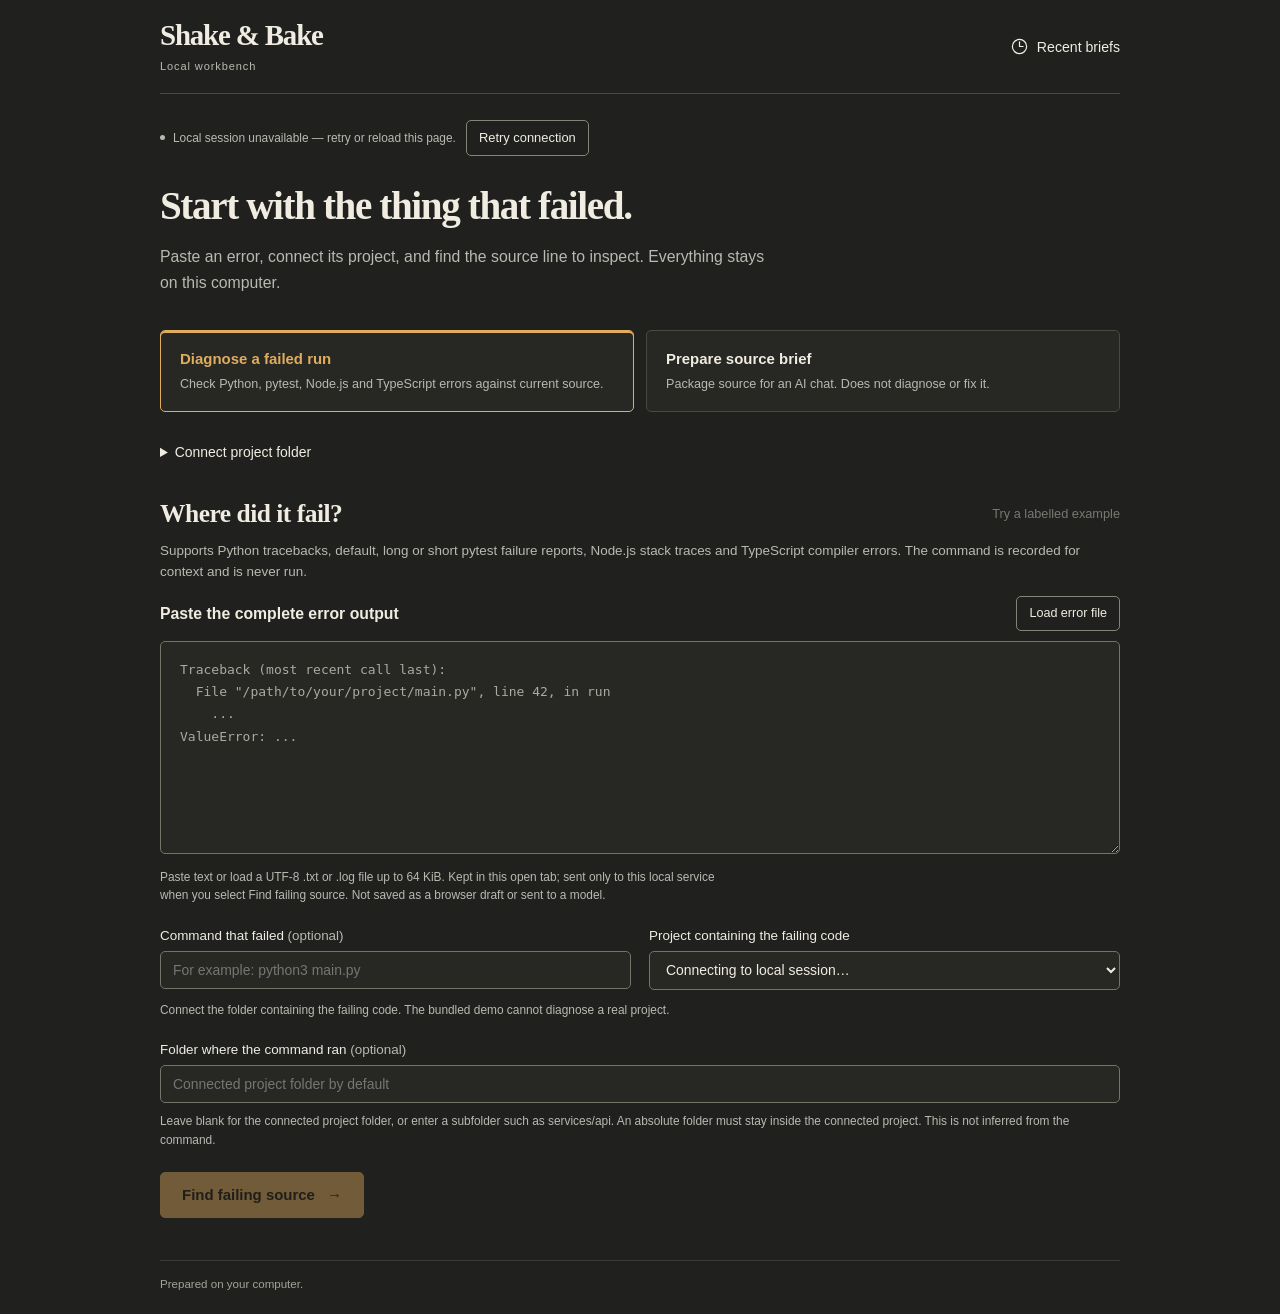
==== commit e4bbee37: "Support nested run folders and independent local previews" ====
--- a/src/shake_bake/web/index.html
+++ b/src/shake_bake/web/index.html
@@ -69,6 +69,8 @@
             <div><label for="failure-project">Project containing the failing code</label><select id="failure-project" name="project_id" required aria-describedby="failure-project-help"><option value="">Connecting to local session…</option></select></div>
           </div>
           <p id="failure-project-help" class="small muted">Choose a connected project, or use Connect project folder above. Source is read only after you ask for a diagnosis.</p>
+          <label for="failure-working-directory">Folder where the command ran <span class="muted">(optional)</span></label><input id="failure-working-directory" name="working_directory" type="text" spellcheck="false" aria-describedby="failure-working-directory-help" placeholder="Connected project folder by default">
+          <p id="failure-working-directory-help" class="small muted">Leave blank for the connected project folder, or enter a subfolder such as services/api. An absolute folder must stay inside the connected project. This is not inferred from the command.</p>
           <p id="failure-example-notice" class="notice" hidden>Labelled synthetic example. This traceback is invented for the bundled demo; it is not a failure observed on your computer.</p>
           <div class="action-row"><button type="submit" id="diagnose-run" class="primary" disabled>Find failing source <span aria-hidden="true">→</span></button><span id="failure-progress" class="small muted" role="status" aria-live="polite"></span></div>
         </form>
@@ -78,13 +80,14 @@
           <p id="failure-stale" class="notice" role="status" hidden>Inputs changed. This result belongs to the captured project and error below. Find failing source again before copying or exporting.</p>
           <h2 id="failure-result-title" tabindex="-1"></h2>
           <p id="failure-captured-project" class="small muted"></p>
+          <p id="failure-captured-working-directory" class="small muted"></p>
           <p id="failure-format" class="small muted"></p>
           <p id="failure-exception" class="failure-exception"></p>
           <p id="failure-result-context" class="small muted"></p>
           <p id="failure-credential-warning" class="notice credential-warning" role="alert" hidden></p>
           <div class="failure-handoff"><button type="button" id="copy-failure-brief" class="primary" disabled>Copy debugging brief</button><p class="small muted">Take the original error and captured source into your existing AI chat to investigate the cause and a verifiable fix.</p></div>
           <p id="failure-copy-status" class="small" role="status" aria-live="polite"></p>
-          <details id="failure-copy-review" class="handoff-copy" hidden><summary>Review debugging brief or copy manually</summary><label for="failure-copy-text" class="sr-only">Captured debugging brief</label><textarea id="failure-copy-text" rows="12" readonly spellcheck="false"></textarea><p class="small muted">This includes the original error, recorded command, project folder and captured source. Review before sharing. Clipboard and chat clients can change line endings; the JSON report preserves exact contents.</p></details>
+          <details id="failure-copy-review" class="handoff-copy" hidden><summary>Review debugging brief or copy manually</summary><label for="failure-copy-text" class="sr-only">Captured debugging brief</label><textarea id="failure-copy-text" rows="12" readonly spellcheck="false"></textarea><p class="small muted">This includes the original error, recorded command, project folder, working folder and captured source. Review before sharing. Clipboard and chat clients can change line endings; the JSON report preserves exact contents.</p></details>
           <div id="failure-source"></div>
           <section class="failure-next" aria-labelledby="failure-next-heading"><h3 id="failure-next-heading">What to check next</h3><div id="failure-guidance"></div></section>
           <details id="failure-frames" class="technical"><summary>Error locations &amp; matching details</summary><ol id="failure-frame-list"></ol></details>
--- a/src/shake_bake/web/styles.css
+++ b/src/shake_bake/web/styles.css
@@ -20,3 +20,4 @@
 .credential-warning{white-space:pre-wrap;overflow-wrap:anywhere}
 
 .error-input-heading{display:flex;align-items:center;justify-content:space-between;flex-wrap:wrap;gap:12px;margin-bottom:10px}.error-input-heading .request-label{margin:0}.error-input-heading .compact{font-size:.74rem;min-height:34px}#failure-file-status{margin:0 0 10px;overflow-wrap:anywhere}#failure-file-status:empty{display:none}.workflow-choices+.connect-project{padding-top:0;border-top:0;margin-bottom:20px}
+label[for=failure-working-directory]{display:block;font-size:.79rem;margin:0 0 8px}#failure-working-directory-help{font-size:.7rem;margin:9px 0 23px}#failure-captured-working-directory{overflow-wrap:anywhere;margin:0 0 7px}
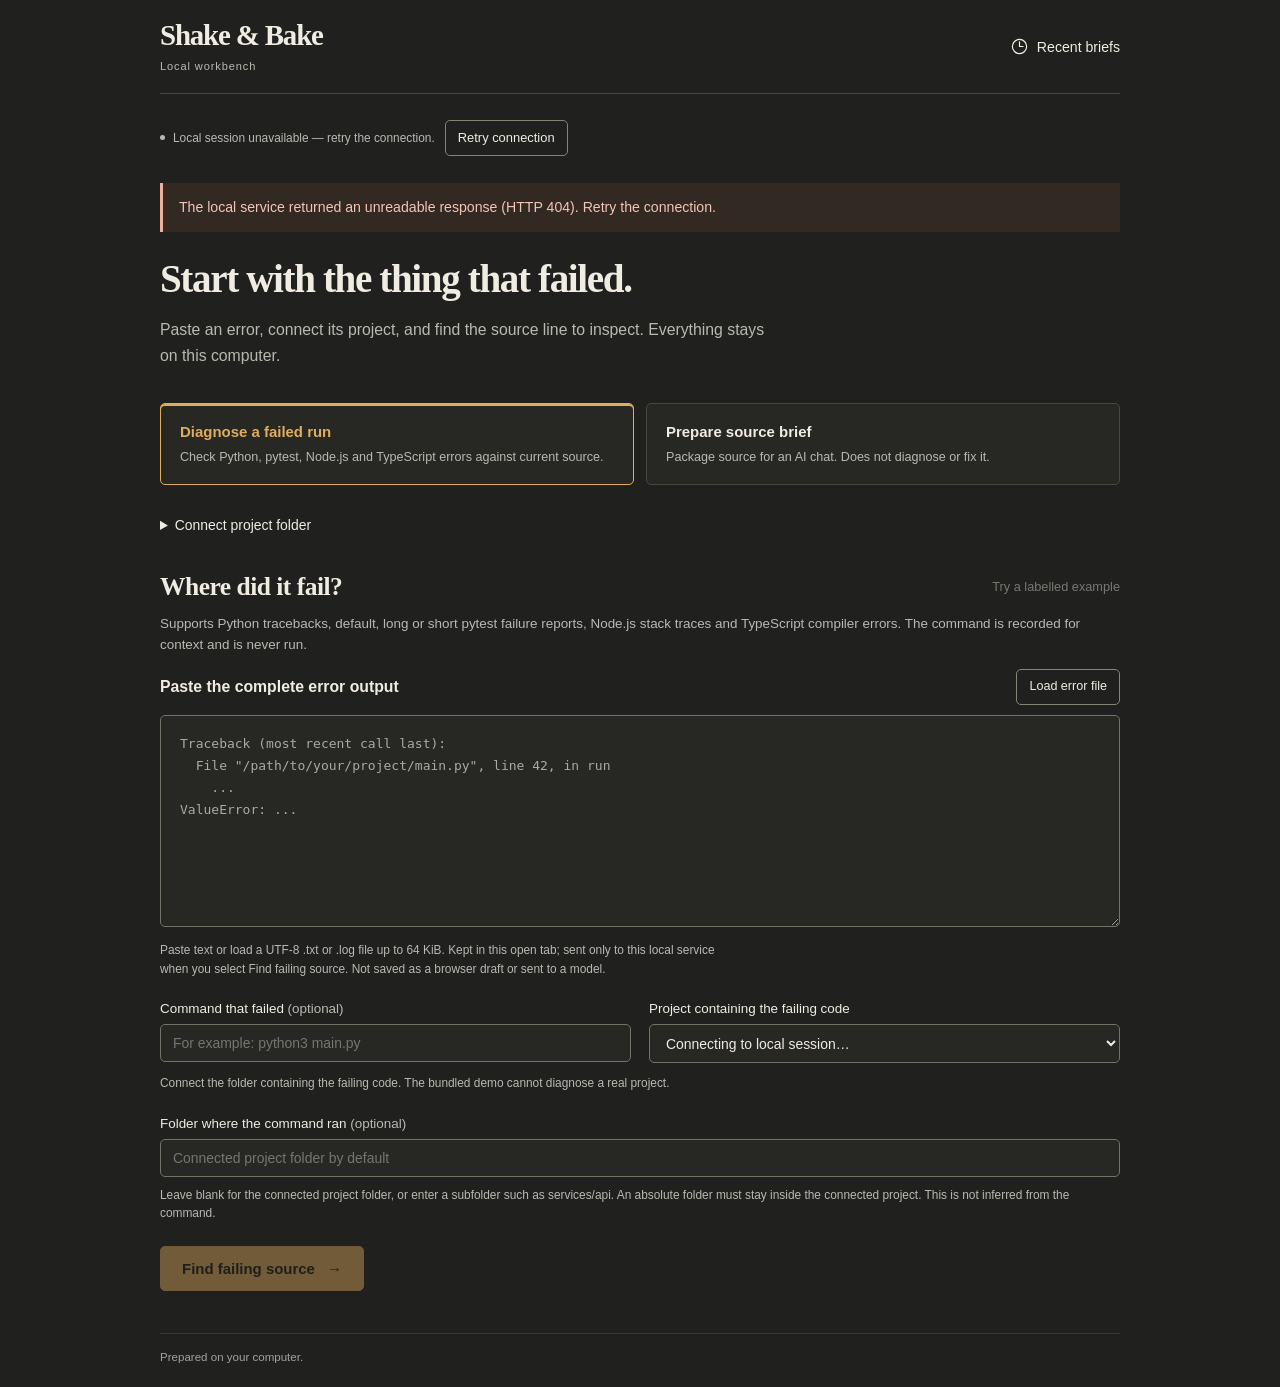
==== commit 0748a13e: "Reconnect expired browser sessions without losing failed-run context" ====
--- a/src/shake_bake/web/index.html
+++ b/src/shake_bake/web/index.html
@@ -38,6 +38,7 @@
     </section>
     <main id="workspace" tabindex="-1">
       <div class="connection-controls"><span class="small muted" id="connection-status">Connecting to local session…</span><button type="button" id="retry-connection" class="secondary compact" hidden>Retry connection</button></div>
+      <p id="session-notice" class="notice" role="status" aria-live="polite" hidden></p>
       <h1>Start with the thing that failed.</h1>
       <p class="workflow-intro muted">Paste an error, connect its project, and find the source line to inspect. Everything stays on this computer.</p>
       <div class="workflow-choices" role="group" aria-label="Choose a job">
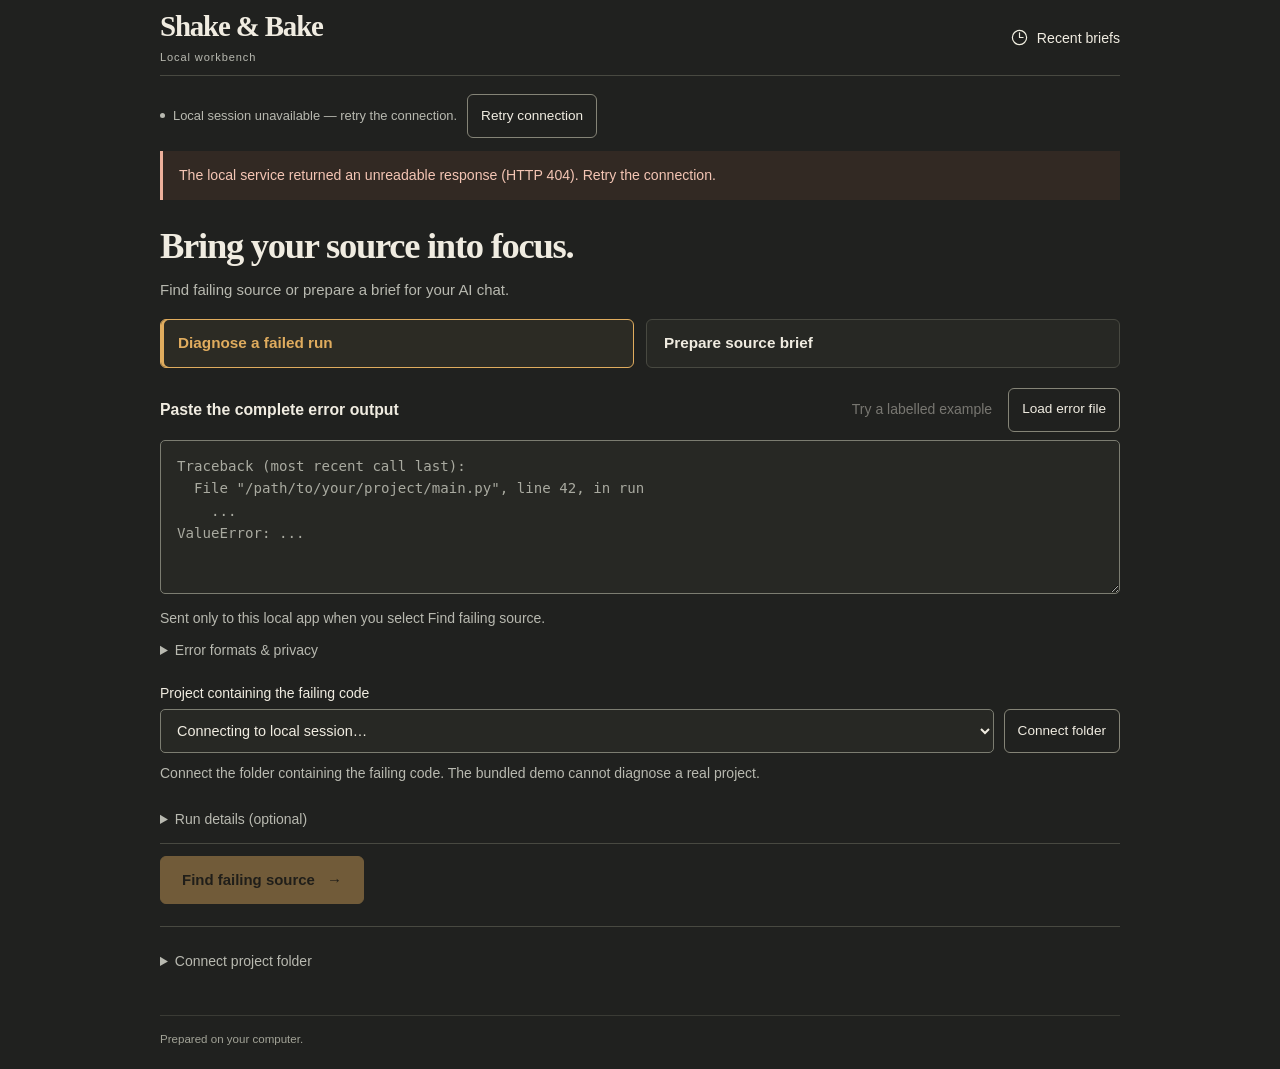
==== commit 4d29f073: "Simplify workbench flow and preserve preparation and handoff identity" ====
--- a/src/shake_bake/web/index.html
+++ b/src/shake_bake/web/index.html
@@ -39,39 +39,41 @@
     <main id="workspace" tabindex="-1">
       <div class="connection-controls"><span class="small muted" id="connection-status">Connecting to local session…</span><button type="button" id="retry-connection" class="secondary compact" hidden>Retry connection</button></div>
       <p id="session-notice" class="notice" role="status" aria-live="polite" hidden></p>
-      <h1>Start with the thing that failed.</h1>
-      <p class="workflow-intro muted">Paste an error, connect its project, and find the source line to inspect. Everything stays on this computer.</p>
+      <h1>Bring your source into focus.</h1>
+      <p class="workflow-intro muted">Find failing source or prepare a brief for your AI chat.</p>
       <div class="workflow-choices" role="group" aria-label="Choose a job">
-        <button type="button" id="choose-failed-run" class="workflow-choice selected" aria-pressed="true" aria-controls="failed-run-workflow"><strong>Diagnose a failed run</strong><span>Check Python, pytest, Node.js and TypeScript errors against current source.</span></button>
-        <button type="button" id="choose-source-brief" class="workflow-choice" aria-pressed="false" aria-controls="source-brief-workflow"><strong>Prepare source brief</strong><span>Package source for an AI chat. Does not diagnose or fix it.</span></button>
+        <button type="button" id="choose-failed-run" class="workflow-choice selected" aria-pressed="true" aria-controls="failed-run-workflow"><strong>Diagnose a failed run</strong><span class="sr-only">Check Python, pytest, Node.js and TypeScript errors against current source.</span></button>
+        <button type="button" id="choose-source-brief" class="workflow-choice" aria-pressed="false" aria-controls="source-brief-workflow"><strong>Prepare source brief</strong><span class="sr-only">Package source for an AI chat. Does not diagnose or fix it.</span></button>
       </div>
-        <details id="connect-project" class="connect-project">
-          <summary>Connect project folder</summary>
-          <p class="small muted">Choose the absolute folder path on the computer running this app. Connecting authorizes read-only inspection of that folder for this local session. It does not run project commands or change project files.</p>
-          <form id="connect-project-form" class="connect-project-form">
-            <div><label for="project-label">Project name <span class="muted">(optional)</span></label><input id="project-label" name="label" type="text" maxlength="80" placeholder="My project" autocomplete="off"></div>
-            <div><label for="project-path">Absolute folder path</label><input id="project-path" name="path" type="text" required maxlength="4096" spellcheck="false" placeholder="/home/you/projects/my-project" autocomplete="off"></div>
-            <button type="submit" id="connect-project-button" class="secondary compact" disabled>Connect folder</button>
-          </form>
-          <p id="project-connect-status" class="small muted" role="status" aria-live="polite"></p>
-        </details>
-
+      <section id="preparation-activity" class="preparation-activity" aria-label="Preparation status" hidden>
+        <p id="preparation-activity-text" class="small" role="status" aria-live="polite"></p>
+        <button type="button" id="activity-view" class="secondary compact">View preparation</button>
+      </section>
       <section id="failed-run-workflow" aria-labelledby="failed-run-heading">
-        <div class="workflow-heading"><h2 id="failed-run-heading">Where did it fail?</h2><button type="button" id="try-failure-example" class="text-button">Try a labelled example</button></div>
-        <p class="small muted">Supports Python tracebacks, default, long or short pytest failure reports, Node.js stack traces and TypeScript compiler errors. The command is recorded for context and is never run.</p>
+        <h2 id="failed-run-heading" class="sr-only">Where did it fail?</h2>
         <form id="failure-form" autocomplete="off">
-          <div class="error-input-heading"><label for="failure-output" class="request-label">Paste the complete error output</label><button type="button" id="load-failure-file" class="secondary compact">Load error file</button></div>
+          <div class="error-input-heading"><label for="failure-output" class="request-label">Paste the complete error output</label><div class="error-input-actions"><button type="button" id="try-failure-example" class="text-button">Try a labelled example</button><button type="button" id="load-failure-file" class="secondary compact">Load error file</button></div></div>
           <input id="failure-file" type="file" accept=".txt,.log,text/plain" aria-label="Load a UTF-8 error file" hidden>
           <p id="failure-file-status" class="small muted" role="status" aria-live="polite"></p>
           <textarea id="failure-output" name="error_output" rows="8" required spellcheck="false" aria-describedby="failure-privacy" placeholder="Traceback (most recent call last):&#10;  File &quot;/path/to/your/project/main.py&quot;, line 42, in run&#10;    ...&#10;ValueError: ..."></textarea>
-          <p id="failure-privacy" class="small muted">Paste text or load a UTF-8 .txt or .log file up to 64 KiB. Kept in this open tab; sent only to this local service when you select Find failing source. Not saved as a browser draft or sent to a model.</p>
-          <div class="failure-context">
-            <div><label for="failure-command">Command that failed <span class="muted">(optional)</span></label><input id="failure-command" name="command" type="text" spellcheck="false" placeholder="For example: python3 main.py"></div>
-            <div><label for="failure-project">Project containing the failing code</label><select id="failure-project" name="project_id" required aria-describedby="failure-project-help"><option value="">Connecting to local session…</option></select></div>
+          <p class="input-handling small muted">Sent only to this local app when you select Find failing source.</p>
+          <details id="failure-input-details" class="input-details">
+            <summary>Error formats &amp; privacy</summary>
+            <p class="small muted">Supports Python tracebacks, default, long or short pytest failure reports, Node.js stack traces and TypeScript compiler errors.</p>
+            <p id="failure-privacy" class="small muted">Paste text or load a UTF-8 .txt or .log file up to 64 KiB. Kept in this open tab; sent only to this local service when you select Find failing source. Not saved as a browser draft or sent to a model.</p>
+          </details>
+          <div class="project-selection">
+            <label for="failure-project">Project containing the failing code</label>
+            <div class="project-select-row"><select id="failure-project" name="project_id" required aria-describedby="failure-project-help"><option value="">Connecting to local session…</option></select><button type="button" id="connect-failure-project" class="secondary compact" data-connect-project>Connect folder</button></div>
           </div>
-          <p id="failure-project-help" class="small muted">Choose a connected project, or use Connect project folder above. Source is read only after you ask for a diagnosis.</p>
-          <label for="failure-working-directory">Folder where the command ran <span class="muted">(optional)</span></label><input id="failure-working-directory" name="working_directory" type="text" spellcheck="false" aria-describedby="failure-working-directory-help" placeholder="Connected project folder by default">
-          <p id="failure-working-directory-help" class="small muted">Leave blank for the connected project folder, or enter a subfolder such as services/api. An absolute folder must stay inside the connected project. This is not inferred from the command.</p>
+          <p id="failure-project-help" class="small muted">Choose a connected project, or select Connect folder. Source is read only after you ask for a diagnosis.</p>
+          <details id="failure-run-details" class="run-details">
+            <summary>Run details (optional)</summary>
+            <div class="run-details-content">
+              <div><label for="failure-command">Command that failed <span class="muted">(optional)</span></label><input id="failure-command" name="command" type="text" spellcheck="false" placeholder="For example: python3 main.py"><p class="small muted">Recorded for context. This command is never run.</p></div>
+              <div><label for="failure-working-directory">Folder where the command ran <span class="muted">(optional)</span></label><input id="failure-working-directory" name="working_directory" type="text" spellcheck="false" aria-describedby="failure-working-directory-help" placeholder="Connected project folder by default"><p id="failure-working-directory-help" class="small muted">Leave blank for the connected project folder, or enter a subfolder such as services/api. An absolute folder must stay inside the connected project. This is not inferred from the command.</p></div>
+            </div>
+          </details>
           <p id="failure-example-notice" class="notice" hidden>Labelled synthetic example. This traceback is invented for the bundled demo; it is not a failure observed on your computer.</p>
           <div class="action-row"><button type="submit" id="diagnose-run" class="primary" disabled>Find failing source <span aria-hidden="true">→</span></button><span id="failure-progress" class="small muted" role="status" aria-live="polite"></span></div>
         </form>
@@ -97,13 +99,13 @@
         </section>
       </section>
       <div id="source-brief-workflow" hidden>
-      <h2 class="source-workflow-title">Prepare a brief for Claude or ChatGPT.</h2>
-      <p class="workflow-intro muted">Describe what you need. Shake &amp; Bake gathers relevant parts of your project into a brief you can paste into your AI chat.</p>
+      <h2 class="source-workflow-title">Prepare a source brief.</h2>
+      <p class="workflow-help small muted sr-only">Describe the task and choose a project. Prepare the evidence, then review and copy it into your existing AI chat.</p>
       <form id="task-form">
         <label for="request" class="request-label">What do you need help with?</label>
         <textarea id="request" name="request" rows="4" required maxlength="16384" spellcheck="false" placeholder="For example: Find where this project handles failed sign-ins and explain what happens."></textarea>
         <div class="composer-context">
-          <div class="project-context"><label class="project-label" for="project">Project</label><select id="project" name="project" aria-describedby="project-help" required></select></div>
+          <div class="project-context"><label class="project-label" for="project">Project</label><div class="project-select-row"><select id="project" name="project" aria-describedby="project-help" required></select><button type="button" id="connect-source-project" class="secondary compact" data-connect-project>Connect folder</button></div></div>
           <p id="draft-status" class="small muted" role="status" aria-live="polite">Draft saving starts after the local session connects.</p>
         </div>
         <p id="project-help" class="small muted sr-only" role="status">Only projects approved in the owner's launch configuration are available.</p>
@@ -185,6 +187,16 @@
         </details>
       </section>
       </div>
+      <details id="connect-project" class="connect-project">
+        <summary>Connect project folder</summary>
+        <p class="small muted">Choose the absolute folder path on the computer running this app. Connecting authorizes read-only inspection of that folder for this local session. It does not run project commands or change project files.</p>
+        <form id="connect-project-form" class="connect-project-form">
+          <div><label for="project-label">Project name <span class="muted">(optional)</span></label><input id="project-label" name="label" type="text" maxlength="80" placeholder="My project" autocomplete="off"></div>
+          <div><label for="project-path">Absolute folder path</label><input id="project-path" name="path" type="text" required maxlength="4096" spellcheck="false" placeholder="/home/you/projects/my-project" autocomplete="off"></div>
+          <button type="submit" id="connect-project-button" class="secondary compact" disabled>Connect folder</button>
+        </form>
+        <p id="project-connect-status" class="small muted" role="status" aria-live="polite"></p>
+      </details>
       <footer class="workspace-footer"><span>Prepared on your computer.</span><span id="version" class="sr-only"></span></footer>
     </main>
   </div>
--- a/src/shake_bake/web/styles.css
+++ b/src/shake_bake/web/styles.css
@@ -21,3 +21,138 @@
 
 .error-input-heading{display:flex;align-items:center;justify-content:space-between;flex-wrap:wrap;gap:12px;margin-bottom:10px}.error-input-heading .request-label{margin:0}.error-input-heading .compact{font-size:.74rem;min-height:34px}#failure-file-status{margin:0 0 10px;overflow-wrap:anywhere}#failure-file-status:empty{display:none}.workflow-choices+.connect-project{padding-top:0;border-top:0;margin-bottom:20px}
 label[for=failure-working-directory]{display:block;font-size:.79rem;margin:0 0 8px}#failure-working-directory-help{font-size:.7rem;margin:9px 0 23px}#failure-captured-working-directory{overflow-wrap:anywhere;margin:0 0 7px}
+
+/* Keep the everyday path compact; exact evidence and advanced controls stay close. */
+:root{--result:#242521;--control-line:#7c7d71}
+.workbench-header{min-height:76px}
+#workspace{padding-top:18px}
+.connection-controls{margin-bottom:13px}
+.connection-controls .small{font-size:.76rem}
+h1{font-size:clamp(1.85rem,3.3vw,2.15rem);margin-bottom:11px}
+.workflow-intro{font-size:.88rem;line-height:1.55;max-width:79ch;margin-bottom:17px}
+.small{font-size:14px;line-height:1.6}
+.workflow-choices{gap:12px;margin-bottom:20px}
+.workflow-choice{padding:12px 17px;border-radius:6px;min-height:48px}
+.workflow-choice strong{font-size:.9rem;margin-bottom:0}
+.workflow-choice span{font-size:.79rem;line-height:1.55}
+.workflow-choice.selected{background:#2c2b24;box-shadow:inset 3px 0 var(--amber)}
+.connect-project{padding:12px 0 0;margin:20px 0 0;border:0;border-top:1px solid var(--line);font-size:14px}
+.connect-project>summary{width:fit-content;min-height:44px;line-height:1.6;padding:11px 0;color:var(--muted)}
+.connect-project>summary:hover{color:var(--text)}
+.connect-project>p{margin:10px 0 16px}
+.connect-project-form{padding-bottom:5px}
+.connect-project-form button{min-height:44px}
+.workflow-heading{margin-bottom:10px;align-items:center}
+.workflow-heading h2,.source-workflow-title{font-size:1.4rem}
+.source-workflow-title{margin-bottom:10px}
+.workflow-heading .text-button{font-size:.8rem;min-height:44px;padding:8px 0}
+.workflow-help{max-width:83ch;margin-bottom:20px}
+.error-input-heading{margin-bottom:8px;gap:10px}
+.error-input-heading .request-label{flex:1}
+.error-input-actions{display:flex;align-items:center;gap:16px;flex-wrap:wrap}
+.error-input-actions .text-button{font-size:14px;line-height:1.5;padding:10px 0}
+.request-label{font-size:.93rem;margin-bottom:10px}
+#request{min-height:132px}
+#failure-output{height:154px;min-height:140px;font-size:.83rem;line-height:1.6;padding:14px 16px}
+textarea,input[type=text],select{border-color:var(--control-line)}
+input[type=text],select{min-height:44px;font-size:.85rem}
+.primary,.secondary{min-height:46px;border-radius:6px}
+.compact,.error-input-heading .compact{min-height:44px;font-size:.8rem;padding:10px 13px}
+.text-button{min-height:44px}
+.primary:active:not(:disabled){background:#d49c4e;border-color:#d49c4e}
+.secondary:active:not(:disabled){background:#3e3f37}
+#failure-privacy,#failure-project-help,#failure-working-directory-help,
+#draft-status,#draft-privacy-help,#local-ai-retention,#handoff-privacy,
+#handoff-size,#failure-file-status,#project-connect-status{font-size:14px;line-height:1.6}
+.input-handling{font-size:14px;line-height:1.6;margin:8px 0 0}
+.input-details{font-size:14px;line-height:1.6;margin:0 0 12px}
+.input-details>summary{width:fit-content;min-height:44px;padding:10px 0;color:var(--muted)}
+.input-details>summary:hover{color:var(--text)}
+.input-details>p,#failure-privacy{margin:8px 0 12px;max-width:85ch}
+.project-selection{min-width:0}
+.project-selection>label,.project-label,.run-details-content label{display:block;font-size:14px;margin:0 0 8px;color:var(--text)}
+.project-select-row{display:flex;align-items:stretch;gap:10px;min-width:0;flex:1}
+.project-select-row select{min-width:0;width:0;max-width:none;flex:1;font-size:.85rem}
+.project-select-row button{flex-shrink:0;white-space:nowrap}
+#failure-project-help{margin:9px 0 12px}
+.run-details{margin:0 0 12px;border-bottom:1px solid var(--line);font-size:14px}
+.run-details>summary{width:fit-content;min-height:44px;line-height:1.6;padding:12px 0;color:var(--muted)}
+.run-details>summary:hover{color:var(--text)}
+.run-details-content{display:grid;gap:18px;padding:9px 0 18px;min-width:0}
+.run-details-content>div{min-width:0}
+.run-details-content>div>p{margin:9px 0 0}
+#failure-working-directory-help{margin:9px 0 0;max-width:85ch}
+.composer-context{margin:15px 0 16px;align-items:flex-end;gap:16px}
+.project-context{display:block;min-width:0;flex:1}
+#project{max-width:none;min-width:0;font-size:.85rem;padding:9px 30px 9px 12px}
+#draft-status{max-width:26ch;margin-bottom:3px}
+.task-options{margin-bottom:19px}
+.task-options>summary{min-height:44px;padding:12px 0}
+.action-row{margin-bottom:22px;gap:14px}
+.action-row .primary{min-height:48px}
+.action-row #progress{font-size:.82rem}
+.preparation-activity{display:flex;align-items:center;gap:18px;justify-content:space-between;padding:14px 16px;margin:8px 0 18px;border:1px solid var(--line);border-left:3px solid var(--amber);border-radius:5px;background:var(--surface)}
+.preparation-activity p{margin:0;min-width:0;overflow-wrap:anywhere}
+.preparation-activity button{flex-shrink:0}
+.failure-result,.brief-result{padding:24px;background:var(--result);border:1px solid #626154;border-radius:7px;margin-top:28px}
+.failure-result>h2,.brief-identity h2{font-size:1.6rem}
+.failure-result>.eyebrow{font-size:.73rem;line-height:1.6}
+.failure-result .evidence-grid,.brief-result .evidence-grid{background:var(--surface)}
+.failure-handoff{gap:15px 22px;margin:21px 0 15px}
+.failure-handoff .primary,.handoff-actions .primary{min-height:48px}
+.failure-handoff p,.handoff-actions p{font-size:.84rem;line-height:1.6}
+.failure-result .technical,.brief-result .technical{font-size:.82rem}
+.technical>summary,.handoff-copy>summary,.evidence-section>summary{min-height:44px;line-height:1.6;padding:11px 0}
+.handoff-copy,.evidence-section{padding:6px 0}
+.failure-result .handoff-copy{margin-top:14px}
+.failure-guidance-item p,.supplement li{font-size:.83rem}
+.source .source-meta{font-size:.74rem}
+.source .hash{font-size:11px}
+.workspace-footer{margin-top:32px}
+@media(max-width:650px){
+  .shell{width:calc(100% - 32px)}
+  .workbench-header{min-height:70px;gap:12px}
+  #workspace{padding-top:16px}
+  h1{font-size:1.7rem;max-width:22ch;margin-bottom:8px}
+  .connection-controls{margin-bottom:12px}
+  .workflow-intro{font-size:.85rem;line-height:1.55;margin-bottom:17px}
+  .workflow-choices{grid-template-columns:repeat(2,minmax(0,1fr));gap:9px;margin-bottom:19px}
+  .workflow-choice{padding:11px 12px}
+  .workflow-choice strong{font-size:.84rem;line-height:1.5;margin-bottom:0}
+  .workflow-choice span{font-size:.79rem}
+  .connect-project{margin-top:18px;padding-top:10px}
+  .workflow-heading{align-items:start;gap:12px}
+  .workflow-heading h2,.source-workflow-title{font-size:1.35rem}
+  .workflow-heading .text-button{font-size:.77rem;max-width:130px;padding:0;line-height:1.5}
+  .workflow-help{font-size:.81rem;margin-bottom:18px}
+  .error-input-heading .request-label{font-size:.86rem;flex-basis:100%;min-width:0}
+  .error-input-actions{gap:16px;justify-content:space-between;width:100%}
+  .error-input-heading .compact{font-size:.77rem;padding-inline:10px}
+  #failure-output{font-size:.83rem;padding:13px;height:166px}
+  #request{font-size:.88rem;min-height:142px}
+  .project-select-row{flex-wrap:wrap;gap:9px}
+  .project-select-row select{flex-basis:100%;width:100%}
+  .project-select-row button{min-height:44px}
+  .composer-context{display:block;margin-bottom:9px}
+  #draft-status{max-width:none;margin:10px 0 0}
+  .task-options{margin-bottom:14px}
+  .preparation-activity{align-items:start;flex-direction:column;gap:12px;padding:14px}
+  .failure-result,.brief-result{padding:18px 15px;margin-top:24px}
+  .failure-result>h2,.brief-identity h2{font-size:1.45rem}
+  .failure-handoff{display:block}
+  .failure-handoff p{margin-top:12px;min-width:0}
+  .source header{padding:12px}
+  .source pre{padding:13px 12px}
+  .source .hash{padding-inline:12px}
+  .failure-result .source .source-meta{font-size:.74rem}
+  .export-actions{align-items:stretch}
+  .export-actions .compact{font-size:.77rem;padding:10px 12px}
+  .workspace-footer{margin-top:28px}
+}
+@media(max-width:360px){
+  .brand{font-size:1.35rem}
+  #history-nav{font-size:.73rem;gap:5px}
+  h1{font-size:1.65rem}
+  .error-input-heading .request-label{flex-basis:100%}
+  .action-row>.primary{width:100%}
+}
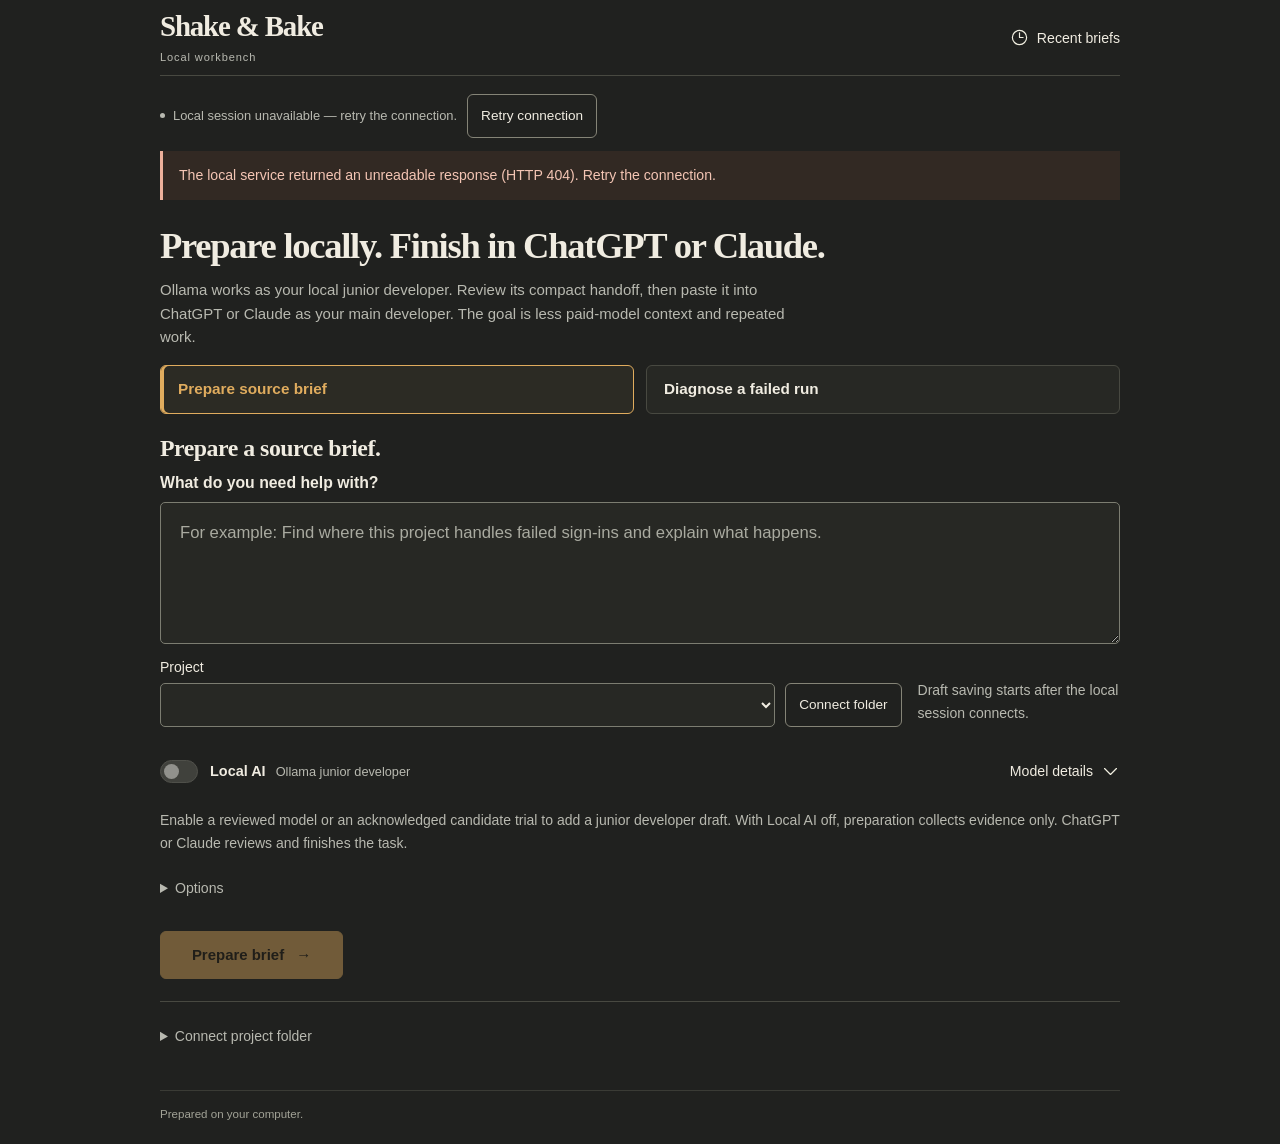
==== commit 8225e557: "Center Ollama junior preparation and main developer handoff" ====
--- a/src/shake_bake/web/index.html
+++ b/src/shake_bake/web/index.html
@@ -39,17 +39,17 @@
     <main id="workspace" tabindex="-1">
       <div class="connection-controls"><span class="small muted" id="connection-status">Connecting to local session…</span><button type="button" id="retry-connection" class="secondary compact" hidden>Retry connection</button></div>
       <p id="session-notice" class="notice" role="status" aria-live="polite" hidden></p>
-      <h1>Bring your source into focus.</h1>
-      <p class="workflow-intro muted">Find failing source or prepare a brief for your AI chat.</p>
+      <h1>Prepare locally. Finish in ChatGPT or Claude.</h1>
+      <p class="workflow-intro muted">Ollama works as your local junior developer. Review its compact handoff, then paste it into ChatGPT or Claude as your main developer. The goal is less paid-model context and repeated work.</p>
       <div class="workflow-choices" role="group" aria-label="Choose a job">
-        <button type="button" id="choose-failed-run" class="workflow-choice selected" aria-pressed="true" aria-controls="failed-run-workflow"><strong>Diagnose a failed run</strong><span class="sr-only">Check Python, pytest, Node.js and TypeScript errors against current source.</span></button>
-        <button type="button" id="choose-source-brief" class="workflow-choice" aria-pressed="false" aria-controls="source-brief-workflow"><strong>Prepare source brief</strong><span class="sr-only">Package source for an AI chat. Does not diagnose or fix it.</span></button>
+        <button type="button" id="choose-source-brief" class="workflow-choice selected" aria-pressed="true" aria-controls="source-brief-workflow"><strong>Prepare source brief</strong><span class="sr-only">Prepare the junior developer handoff for ChatGPT or Claude. Evidence-only preparation is also available.</span></button>
+        <button type="button" id="choose-failed-run" class="workflow-choice" aria-pressed="false" aria-controls="failed-run-workflow"><strong>Diagnose a failed run</strong><span class="sr-only">Collect Python, pytest, Node.js and TypeScript error evidence for the main developer. No model is called.</span></button>
       </div>
       <section id="preparation-activity" class="preparation-activity" aria-label="Preparation status" hidden>
         <p id="preparation-activity-text" class="small" role="status" aria-live="polite"></p>
         <button type="button" id="activity-view" class="secondary compact">View preparation</button>
       </section>
-      <section id="failed-run-workflow" aria-labelledby="failed-run-heading">
+      <section id="failed-run-workflow" aria-labelledby="failed-run-heading" hidden>
         <h2 id="failed-run-heading" class="sr-only">Where did it fail?</h2>
         <form id="failure-form" autocomplete="off">
           <div class="error-input-heading"><label for="failure-output" class="request-label">Paste the complete error output</label><div class="error-input-actions"><button type="button" id="try-failure-example" class="text-button">Try a labelled example</button><button type="button" id="load-failure-file" class="secondary compact">Load error file</button></div></div>
@@ -80,7 +80,7 @@
         <p id="failure-notice" class="notice error" role="status" aria-live="polite" hidden></p>
         <section id="failure-result" class="failure-result" aria-labelledby="failure-result-title" hidden>
           <p id="failure-result-status" class="eyebrow"></p>
-          <p id="failure-stale" class="notice" role="status" hidden>Inputs changed. This result belongs to the captured project and error below. Find failing source again before copying or exporting.</p>
+          <p id="failure-stale" class="notice" role="status" hidden>This earlier report belongs to the captured project and error below. You can save its exact JSON while checking the current inputs.</p>
           <h2 id="failure-result-title" tabindex="-1"></h2>
           <p id="failure-captured-project" class="small muted"></p>
           <p id="failure-captured-working-directory" class="small muted"></p>
@@ -88,17 +88,17 @@
           <p id="failure-exception" class="failure-exception"></p>
           <p id="failure-result-context" class="small muted"></p>
           <p id="failure-credential-warning" class="notice credential-warning" role="alert" hidden></p>
-          <div class="failure-handoff"><button type="button" id="copy-failure-brief" class="primary" disabled>Copy debugging brief</button><p class="small muted">Take the original error and captured source into your existing AI chat to investigate the cause and a verifiable fix.</p></div>
+          <div class="failure-handoff"><button type="button" id="copy-failure-brief" class="primary" disabled>Copy debugging brief</button><p class="small muted">Paste the original error and source into ChatGPT or Claude as your main developer. This evidence-only check does not call Ollama.</p></div>
           <p id="failure-copy-status" class="small" role="status" aria-live="polite"></p>
           <details id="failure-copy-review" class="handoff-copy" hidden><summary>Review debugging brief or copy manually</summary><label for="failure-copy-text" class="sr-only">Captured debugging brief</label><textarea id="failure-copy-text" rows="12" readonly spellcheck="false"></textarea><p class="small muted">This includes the original error, recorded command, project folder, working folder and captured source. Review before sharing. Clipboard and chat clients can change line endings; the JSON report preserves exact contents.</p></details>
           <div id="failure-source"></div>
           <section class="failure-next" aria-labelledby="failure-next-heading"><h3 id="failure-next-heading">What to check next</h3><div id="failure-guidance"></div></section>
           <details id="failure-frames" class="technical"><summary>Error locations &amp; matching details</summary><ol id="failure-frame-list"></ol></details>
-          <details class="technical"><summary>Original error &amp; report</summary><p class="small muted">The output below is the exact captured text you pasted or loaded. A source match points to a place to inspect; it does not establish a cause or prove a fix.</p><pre id="failure-original"></pre><p id="failure-captured-command" class="small muted"></p><div class="export-actions"><button type="button" id="download-failure-text" class="secondary compact">Save report as .txt</button><button type="button" id="download-failure-json" class="text-button">Download JSON report</button></div></details>
+          <details class="technical"><summary>Original error &amp; report</summary><p class="small muted">The output below is the exact captured text you pasted or loaded. JSON saves this displayed capture, including when a newer check fails or inputs change. A source match points to a place to inspect; it does not establish a cause or prove a fix.</p><pre id="failure-original"></pre><p id="failure-captured-command" class="small muted"></p><div class="export-actions"><button type="button" id="download-failure-text" class="secondary compact">Save report as .txt</button><button type="button" id="download-failure-json" class="text-button">Download captured JSON report</button></div></details>
           <div id="failure-limits" class="failure-limits small muted"></div>
         </section>
       </section>
-      <div id="source-brief-workflow" hidden>
+      <div id="source-brief-workflow">
       <h2 class="source-workflow-title">Prepare a source brief.</h2>
       <p class="workflow-help small muted sr-only">Describe the task and choose a project. Prepare the evidence, then review and copy it into your existing AI chat.</p>
       <form id="task-form">
@@ -109,6 +109,11 @@
           <p id="draft-status" class="small muted" role="status" aria-live="polite">Draft saving starts after the local session connects.</p>
         </div>
         <p id="project-help" class="small muted sr-only" role="status">Only projects approved in the owner's launch configuration are available.</p>
+        <div class="model-strip">
+          <label class="switch-label"><input type="checkbox" id="local-ai" disabled aria-describedby="local-role-help"><span>Local AI <small class="muted">Ollama junior developer</small></span></label>
+          <button type="button" class="text-button details-button" id="model-details-toggle" aria-expanded="false" aria-controls="model-details">Model details<img src="icons/chevron-down.svg" alt=""></button>
+        </div>
+        <p id="local-role-help" class="small muted">Enable a reviewed model or an acknowledged candidate trial to add a junior developer draft. With Local AI off, preparation collects evidence only. ChatGPT or Claude reviews and finishes the task.</p>
         <details id="task-options" class="task-options">
           <summary>Options <span id="mode-summary" class="muted" hidden></span></summary>
           <div class="options-content">
@@ -123,10 +128,6 @@
               <p id="draft-privacy-help" class="small muted">Turning this off removes the saved draft and keeps your current text here. Clear draft empties this task; prepared briefs stay available.</p>
               <button type="button" id="clear-draft" class="secondary compact">Clear draft</button>
             </fieldset>
-            <div class="model-strip">
-              <label class="switch-label"><input type="checkbox" id="local-ai" disabled><span>Local AI <small class="muted">optional</small></span></label>
-              <button type="button" class="text-button details-button" id="model-details-toggle" aria-expanded="false" aria-controls="model-details">Model details<img src="icons/chevron-down.svg" alt=""></button>
-            </div>
           <section id="model-details" class="details-surface" hidden aria-label="Model details">
           <div class="details-heading"><div><h2>Choose how local AI helps</h2><p id="model-help" class="muted small">Exact evidence remains available with Local AI off.</p></div><button type="button" id="refresh-models" class="secondary compact">Refresh installed models</button></div>
           <label for="ai-mode">Preparation mode</label>
@@ -159,18 +160,19 @@
           <div class="brief-identity"><h2 id="brief-title" tabindex="-1">Your brief is ready</h2><p class="small muted" id="brief-subtitle"></p></div>
         </header>
         <p id="handoff-summary" class="captured-request small muted"></p>
+        <p id="developer-role-status" class="small muted"></p>
         <p id="credential-warning" class="notice credential-warning" role="alert" hidden></p>
         <div class="handoff-actions">
           <button type="button" class="primary" id="copy" disabled><img src="icons/copy.svg" alt="">Copy brief</button>
           <p>Paste into <a id="open-claude" href="https://claude.ai/" target="_blank" rel="noopener noreferrer" aria-label="Open Claude in a new tab" aria-describedby="handoff-privacy">Claude</a> or <a id="open-chatgpt" href="https://chatgpt.com/" target="_blank" rel="noopener noreferrer" aria-label="Open ChatGPT in a new tab" aria-describedby="handoff-privacy">ChatGPT</a>, then send.</p>
         </div>
-        <div class="brief-style"><label for="brief-style">Brief layout</label><select id="brief-style" aria-describedby="brief-style-help"><option value="orientation" selected>Starting points (default)</option><option value="evidence">Full evidence, cited answer</option></select><p id="brief-style-help" class="small muted">In two pre-registered runs with Claude, starting points led to more of the files real fixes changed. Full evidence shows every excerpt and asks for a cited answer.</p></div>
+        <div class="brief-style"><label for="brief-style">Brief layout</label><select id="brief-style" aria-describedby="brief-style-help"><option value="orientation" selected>Starting points (default)</option><option value="evidence">Full evidence, cited answer</option></select><p id="brief-style-help" class="small muted">Starting points keeps the handoff compact. Full evidence includes every captured excerpt. Both ask ChatGPT or Claude to act as the main developer.</p></div>
         <p id="handoff-privacy" class="small muted">Only share source you intend to send. Nothing is sent automatically. Session history is temporary; use Review &amp; export to save a copy.</p>
         <p id="handoff-size" class="small muted"></p>
         <p id="copy-status" class="small" role="status" aria-live="polite" aria-atomic="true" hidden></p>
         <p id="worker-status" class="notice" hidden></p>
         <section id="gaps-section" class="supplement gaps" hidden><h2>Gaps &amp; collection limits</h2><ul id="gaps"></ul><p id="collection-warning" class="small muted"></p></section>
-        <section id="prompt-section" class="supplement prompt" aria-labelledby="prompt-heading" hidden><h2 id="prompt-heading">Prompt drafted by local AI <span class="muted">· unverified</span></h2><p class="muted small" id="prompt-caption"></p><p id="prompt-goal" class="prompt-goal"></p><h3 id="prompt-focus-heading">Read first</h3><ul id="prompt-focus"></ul><h3>Please answer</h3><ol id="prompt-asks"></ol><h3 id="prompt-approach-heading">Suggested approach</h3><ol id="prompt-approach"></ol></section>
+        <section id="prompt-section" class="supplement prompt" aria-labelledby="prompt-heading" hidden><h2 id="prompt-heading">Junior developer draft <span class="muted">· unverified</span></h2><p class="muted small" id="prompt-caption"></p><p id="prompt-goal" class="prompt-goal"></p><h3 id="prompt-focus-heading">Read first</h3><ul id="prompt-focus"></ul><h3>Please answer</h3><ol id="prompt-asks"></ol><h3 id="prompt-approach-heading">Suggested approach</h3><ol id="prompt-approach"></ol></section>
         <section id="notes-section" class="supplement" hidden><h2>Local model notes <span class="muted">· unverified</span></h2><p class="muted small">These notes are separate from exact source. Citations are checked; correctness still needs review.</p><ul id="notes"></ul><h3>Uncertainties</h3><ul id="uncertainties"></ul></section>
         <details id="handoff-copy" class="handoff-copy" hidden>
           <summary>Review &amp; export</summary>
